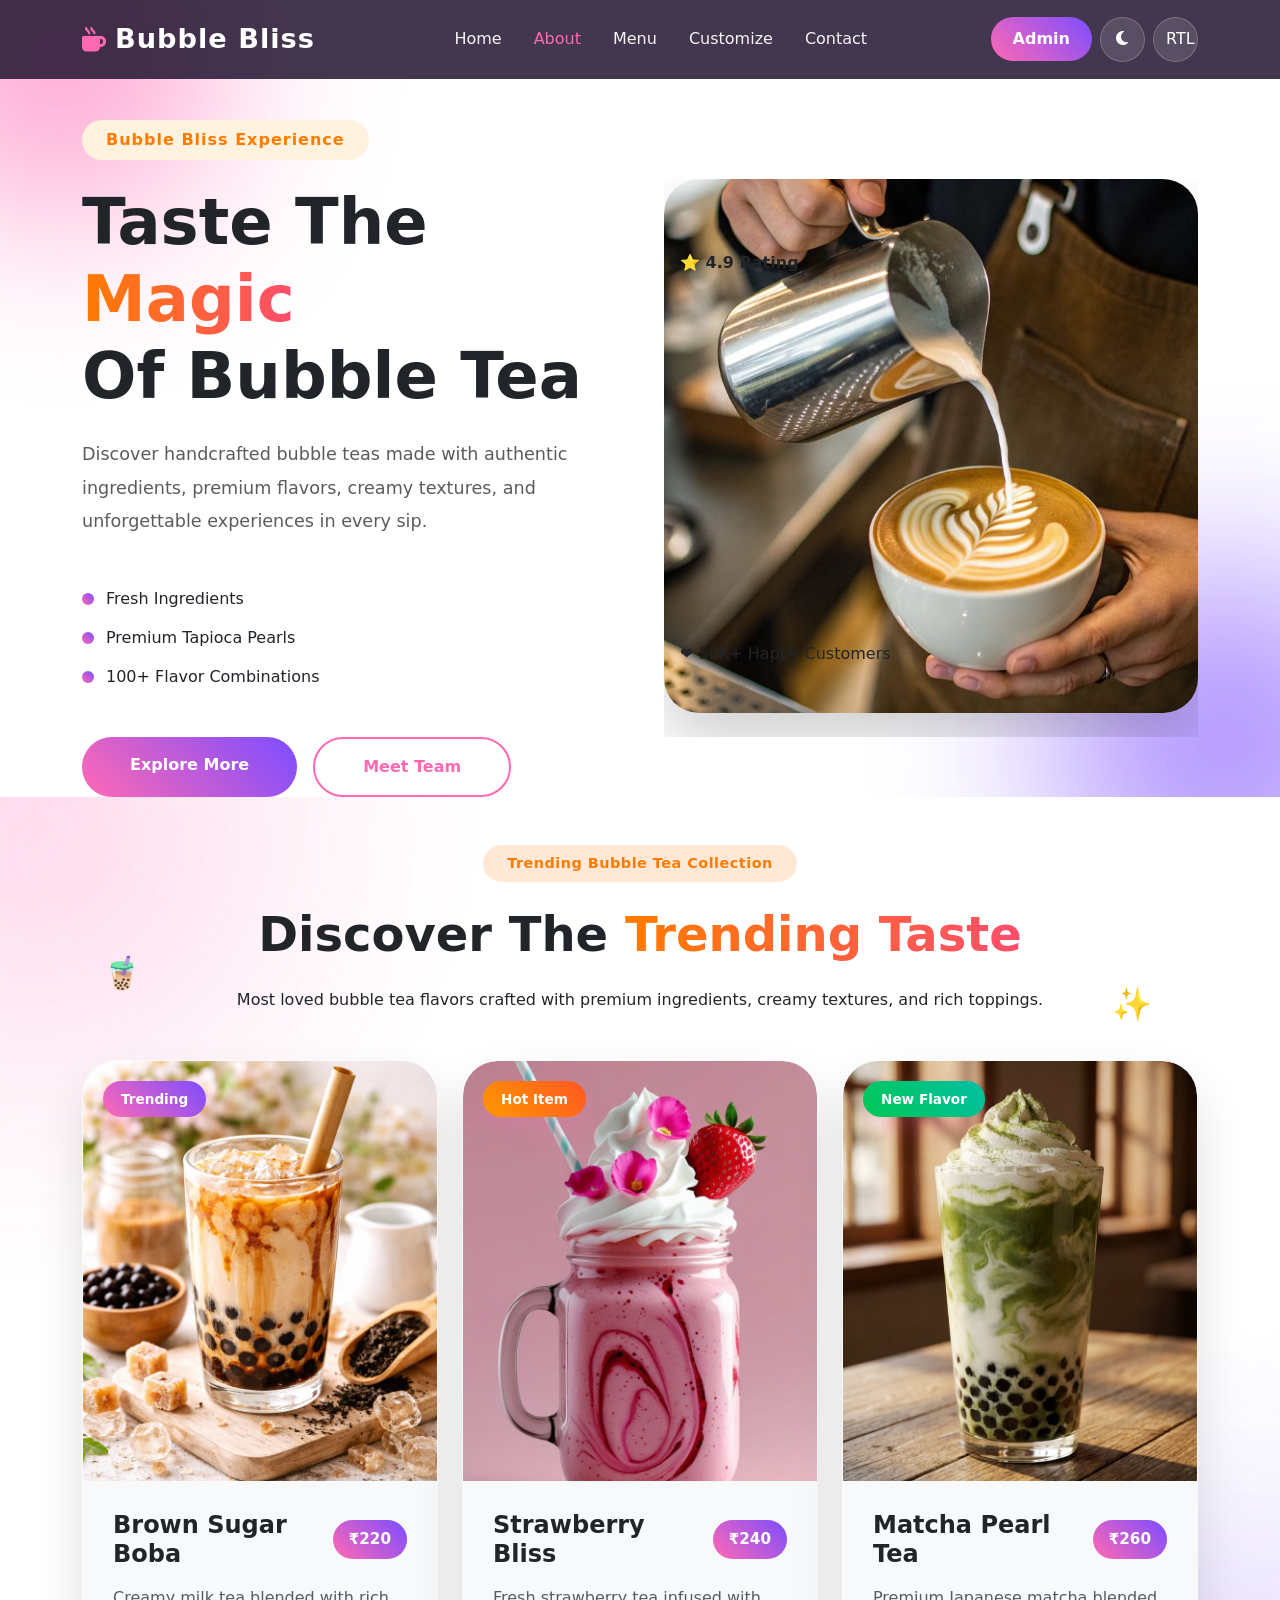
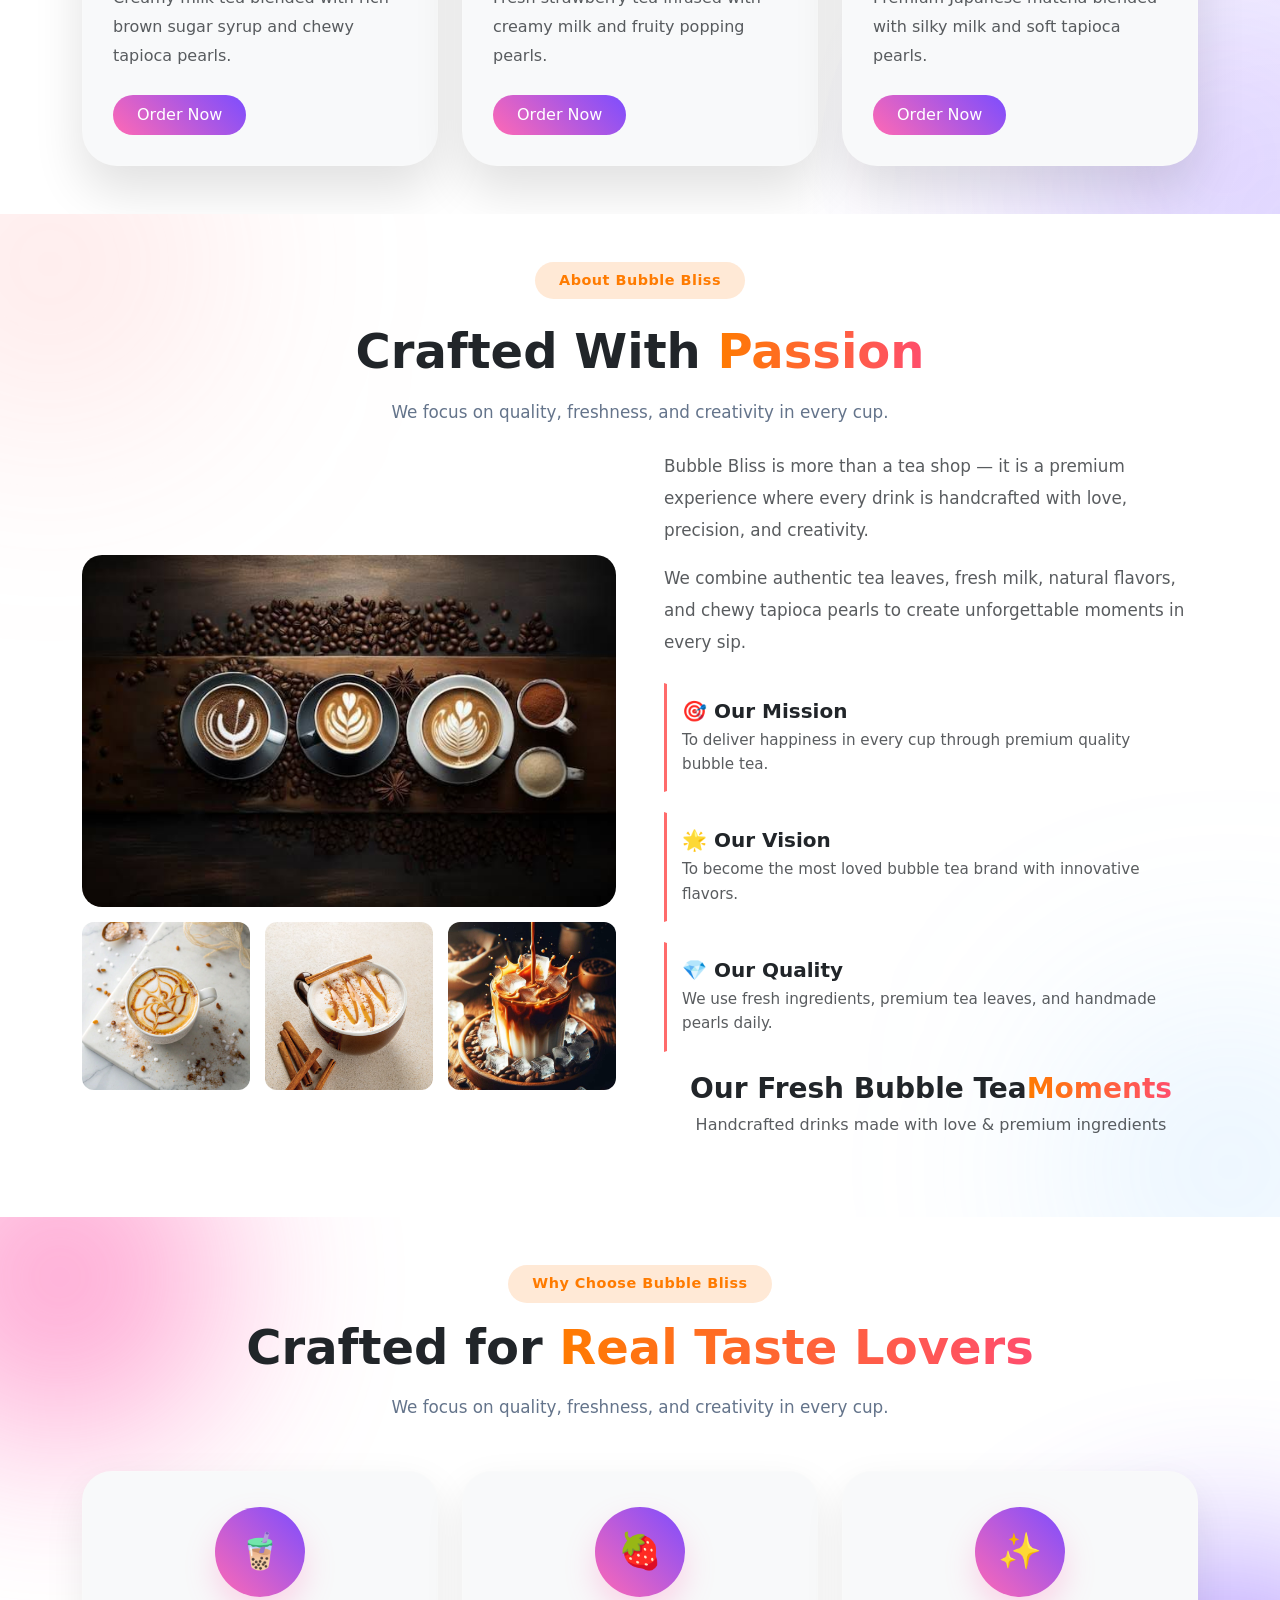
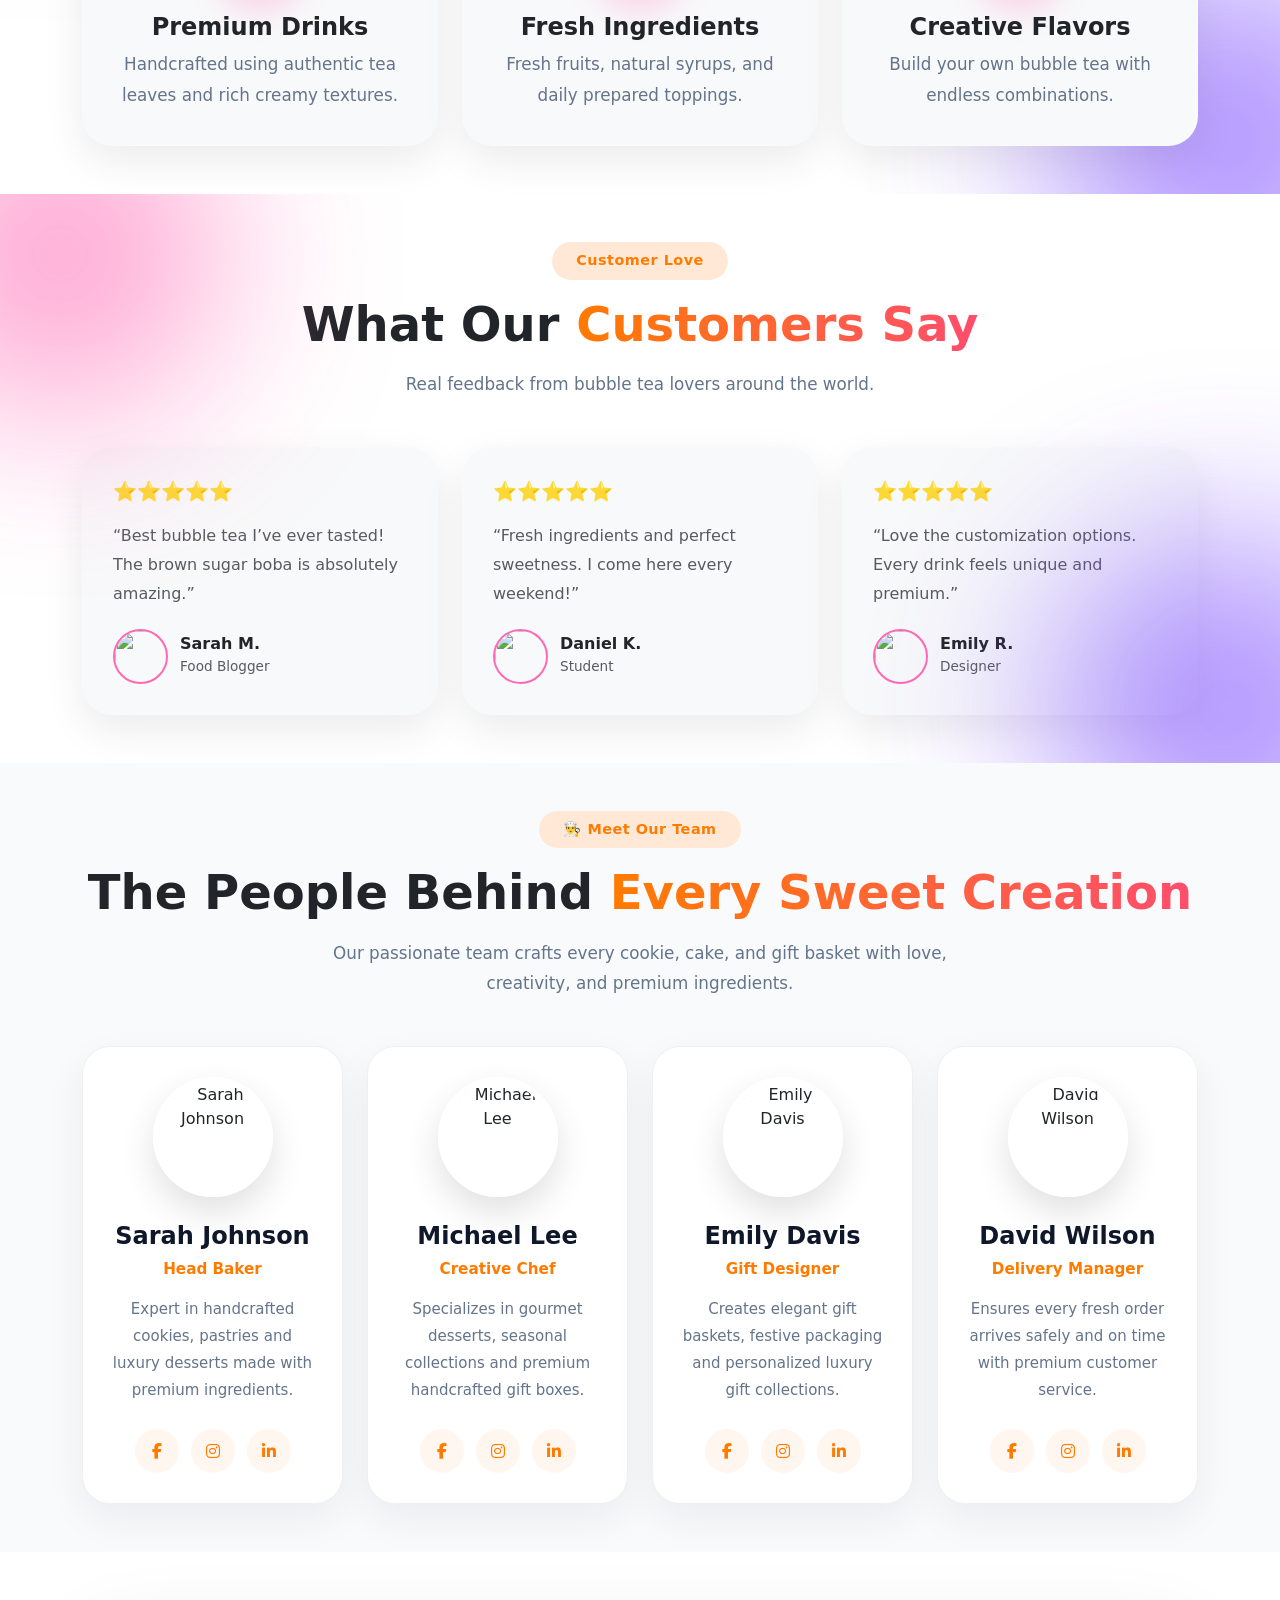
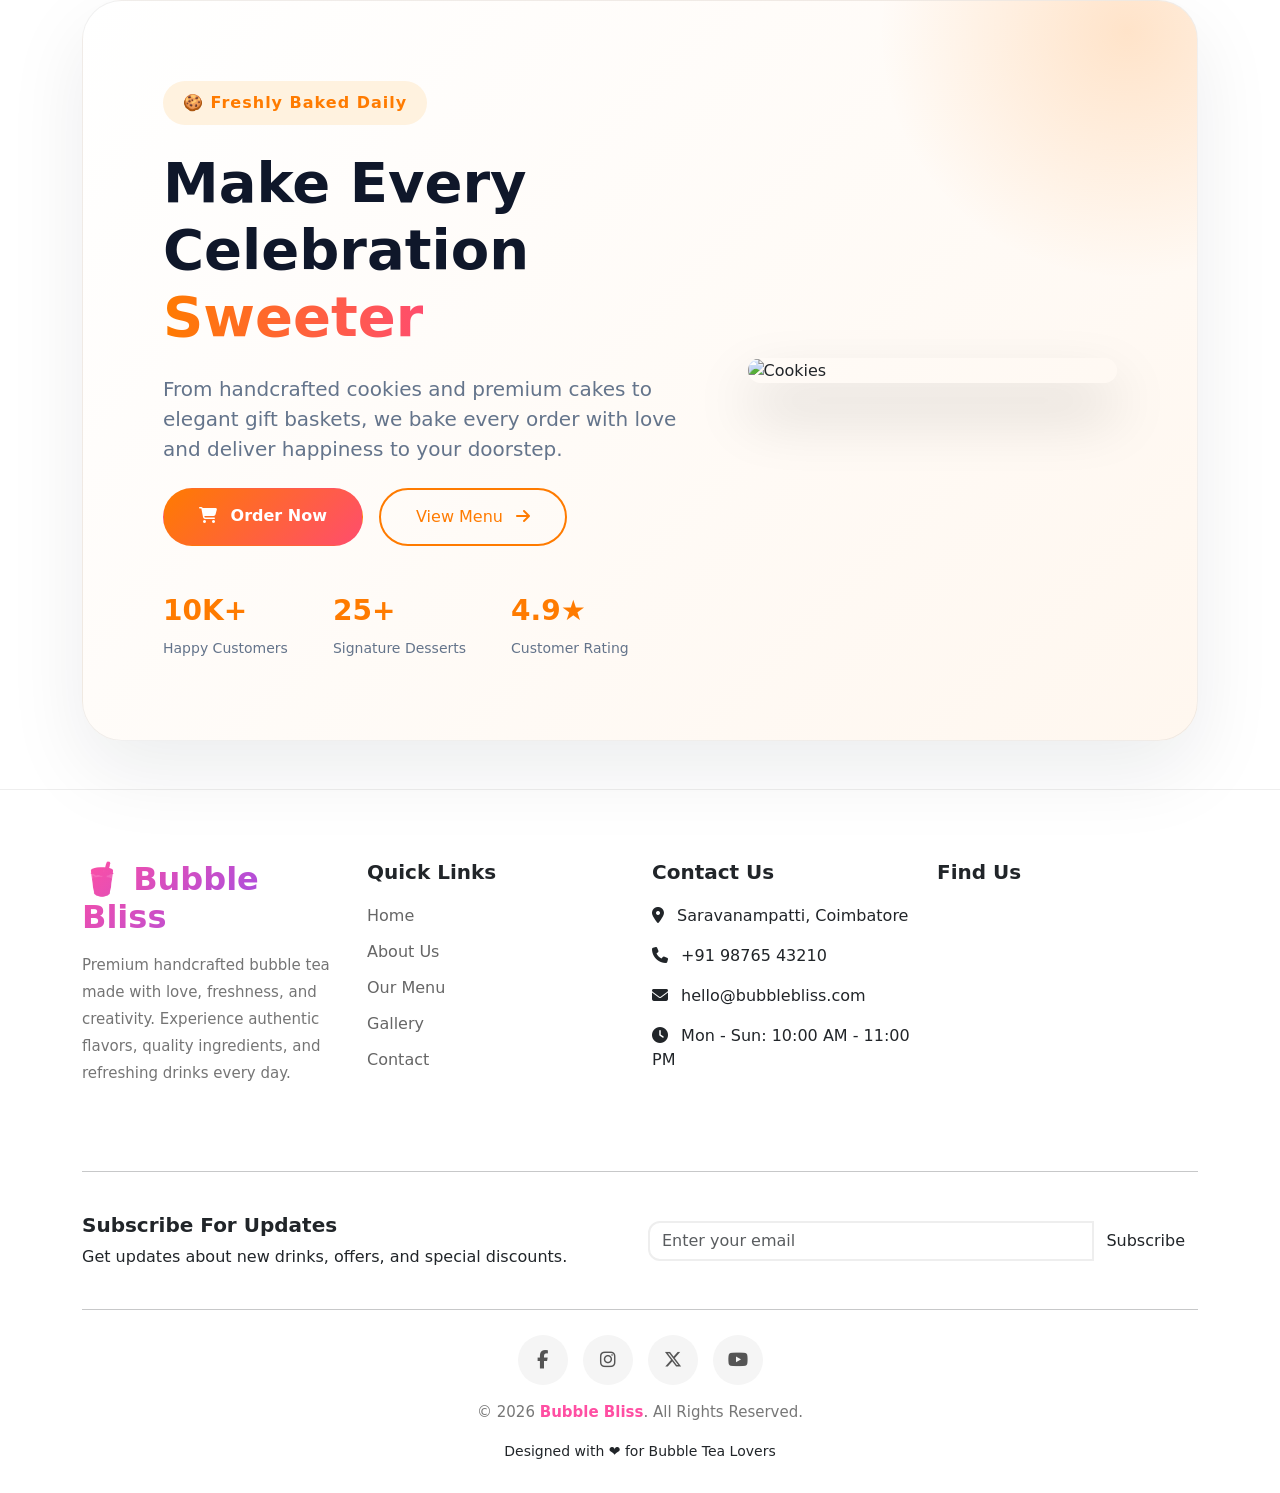
==== pages/about.html @ b4dc779b "first commit" ====
<!DOCTYPE html>
<html lang="en" data-bs-theme="light" dir="ltr">

<head>

    <meta charset="UTF-8">
    <meta name="viewport" content="width=device-width, initial-scale=1.0">

    <title>Bubble Bliss | About Us</title>

    <!-- BOOTSTRAP -->

    <link href="https://cdn.jsdelivr.net/npm/bootstrap@5.3.3/dist/css/bootstrap.min.css"
        rel="stylesheet">

    <!-- FONT AWESOME -->

    <link rel="stylesheet" href="https://cdnjs.cloudflare.com/ajax/libs/font-awesome/6.5.2/css/all.min.css">

    <!-- GOOGLE FONT -->
<link rel="icon" type="image/x-icon" href="/assets/favicons/latte-art.png">

<link rel="stylesheet" href="/assets/css/style.css">
   <style>
    
   /* BACKGROUND GLOWS */
.about-lux { position: relative; overflow: hidden; }
.about-glow {
    position: absolute;
    width: 300px;
    height: 300px;
    filter: blur(120px);
    border-radius: 50%;
    z-index: 1;
}
.glow-a { top: -100px; left: -100px; background: rgba(255, 107, 107, 0.2); }
.glow-b { bottom: -100px; right: -100px; background: rgba(107, 185, 255, 0.2); }

/* GALLERY STYLING */
.about-gallery { display: flex; flex-direction: column; gap: 15px; }
.gallery-main img {
    width: 100%;
    border-radius: 20px;
    object-fit: cover;
    transition: transform 0.3s ease;
}
.gallery-row {
    display: grid;
    grid-template-columns: repeat(3, 1fr);
    gap: 15px;
}
.gallery-row img {
    width: 100%;
    border-radius: 12px;
    aspect-ratio: 1/1;
    object-fit: cover;
}

/* TEXT & TAGS */
.about-tag {
    background: rgba(255, 107, 107, 0.1);
    color: #ff6b6b;
    font-weight: 600;
    display: inline-block;
}


/* INFO BOXES */
.about-extra {
    display: grid;
    gap: 20px;
}
.info-box {
    padding: 15px;
    border-left: 3px solid #ff6b6b;
    background: rgba(255, 255, 255, 0.05);
    border-radius: 0 10px 10px 0;
}
.info-box h5 { margin-bottom: 5px; font-weight: bold; }
/*==================================
TEAM SECTION
==================================*/

.team-section{
    padding:100px 0;
    background:#f8fafc;
    transition:.4s;
}

/* Section Heading */

.feature-tag{
    display:inline-block;
    background:linear-gradient(135deg,#3b82f6,#8b5cf6);
    color:#fff;
    font-size:.9rem;
    font-weight:600;
}

.gradient-text{
    background:linear-gradient(135deg,#3b82f6,#8b5cf6,#ec4899);
    -webkit-background-clip:text;
    -webkit-text-fill-color:transparent;
}

.section-subtitle{
    max-width:650px;
    margin:auto;
    color:#64748b;
    font-size:1.05rem;
    line-height:1.8;
}






/*=========================
    TEAM SECTION
=========================*/

.team-section{
    padding:100px 0;
    background:#f8fafc;
    transition:.4s;
}

[data-bs-theme="dark"] .team-section{
    background:#0f172a;
}

/* Heading */

.feature-tag{
    display:inline-block;
    background:#ffe9d6;
    color:#ff7b00;
    font-weight:600;
    letter-spacing:.5px;
    transition:.3s;
}

[data-bs-theme="dark"] .feature-tag{
    background:rgba(255,123,0,.12);
    color:#ffb34d;
}

.gradient-text{

    background:linear-gradient(90deg,#ff7b00,#ff4d6d);
    -webkit-background-clip:text;
    -webkit-text-fill-color:transparent;

}

.section-subtitle{

    max-width:650px;
    margin:auto;
    color:#64748b;
    line-height:1.8;

}

[data-bs-theme="dark"] .section-subtitle{

    color:#94a3b8;

}

/*=========================
      TEAM CARD
=========================*/

.team-card{

    position:relative;
    text-align:center;

    border-radius:28px;

    padding:30px 25px;

    overflow:hidden;

    transition:.4s;

    background:#ffffff;

    border:1px solid rgba(0,0,0,.06);

    box-shadow:
        0 15px 40px rgba(15,23,42,.06);

}

[data-bs-theme="dark"] .team-card{

    background:rgba(30,41,59,.55);

    backdrop-filter:blur(20px);

    border:1px solid rgba(255,255,255,.08);

    box-shadow:
        0 20px 45px rgba(0,0,0,.35);

}

/* Gradient Glow */

.team-card::before{

    content:"";

    position:absolute;

    inset:0;

    background:linear-gradient(135deg,
    rgba(255,123,0,.08),
    rgba(255,77,109,.08));

    opacity:0;

    transition:.5s;

}

.team-card:hover::before{

    opacity:1;

}

.team-card:hover{

    transform:translateY(-12px);

    box-shadow:
    0 25px 55px rgba(255,123,0,.18);

}

/*=========================
     IMAGE
=========================*/

.team-image{

    width:120px;

    height:120px;

    margin:auto;

    border-radius:50%;

    overflow:hidden;

    border:6px solid #fff;

    box-shadow:
    0 15px 35px rgba(0,0,0,.12);

    transition:.4s;

}

[data-bs-theme="dark"] .team-image{

    border:6px solid #1e293b;

}

.team-image img{

    width:100%;
    height:100%;
    object-fit:cover;

    transition:.5s;

}

.team-card:hover .team-image{

    transform:scale(1.08);

}

.team-card:hover img{

    transform:scale(1.12);

}

/*=========================
    CONTENT
=========================*/

.team-content{

    margin-top:25px;

}

.team-content h4{

    font-weight:700;
    margin-bottom:6px;
    color:#0f172a;

}

[data-bs-theme="dark"] .team-content h4{

    color:#fff;

}

.team-content span{

    display:inline-block;

    font-size:.95rem;

    color:#ff7b00;

    font-weight:600;

    margin-bottom:15px;

}

.team-content p{

    color:#64748b;

    line-height:1.8;

    font-size:15px;

    margin-bottom:25px;

}

[data-bs-theme="dark"] .team-content p{

    color:#94a3b8;

}

/*=========================
   SOCIAL ICONS
=========================*/

.team-social{

    display:flex;

    justify-content:center;

    gap:12px;

}

.team-social a{

    width:44px;
    height:44px;

    display:flex;

    justify-content:center;

    align-items:center;

    border-radius:50%;

    text-decoration:none;

    font-size:16px;

    color:#ff7b00;

    background:#fff7ef;

    transition:.35s;

}

[data-bs-theme="dark"] .team-social a{

    background:#1e293b;

    color:#ffb34d;

}

.team-social a:hover{

    background:linear-gradient(135deg,#ff7b00,#ff4d6d);

    color:#fff;

    transform:translateY(-5px);

    box-shadow:0 12px 30px rgba(255,123,0,.35);

}

/*=========================
   RESPONSIVE
=========================*/

@media(max-width:991px){

.team-card{

margin-bottom:20px;

}

}

@media(max-width:576px){

.team-card{

padding:25px;

}

.team-image{

width:105px;
height:105px;

}

.team-content h4{

font-size:1.2rem;

}

}
.premium-cta{

    position:relative;

    overflow:hidden;

    padding:80px;

    border-radius:40px;

    background:linear-gradient(135deg,#fff,#fff7ef);

    border:1px solid rgba(0,0,0,.06);

    box-shadow:
        0 30px 80px rgba(15,23,42,.08);

}

[data-bs-theme="dark"] .premium-cta{

    background:linear-gradient(135deg,#1e293b,#0f172a);

    border:1px solid rgba(255,255,255,.08);

}

.premium-cta::before{

    content:"";

    position:absolute;

    width:500px;

    height:500px;

    border-radius:50%;

    background:radial-gradient(rgba(255,123,0,.18),transparent 70%);

    top:-220px;

    right:-180px;

}

.premium-badge{

    display:inline-block;

    padding:10px 20px;

    border-radius:50px;

    background:#fff2df;

    color:#ff7b00;

    font-weight:600;

}

[data-bs-theme="dark"] .premium-badge{

    background:rgba(255,123,0,.12);

}

.premium-cta h2{

    color:#0f172a;

}

[data-bs-theme="dark"] .premium-cta h2{

    color:white;

}

.premium-cta p{

    color:#64748b;

}

[data-bs-theme="dark"] .premium-cta p{

    color:#cbd5e1;

}

.btn-premium{

    background:linear-gradient(135deg,#ff7b00,#ff4d6d);

    color:white;

    padding:15px 35px;

    border-radius:60px;

    font-weight:600;

}

.btn-premium:hover{

    transform:translateY(-5px);

    color:white;

    box-shadow:0 20px 40px rgba(255,123,0,.35);

}

.btn-outline-premium{

    border:2px solid #ff7b00;

    color:#ff7b00;

    border-radius:60px;

    padding:15px 35px;

}

.btn-outline-premium:hover{

    background:#ff7b00;

    color:white;

}

.premium-image{

    position:relative;

    border-radius:35px;

    overflow:hidden;

    box-shadow:0 30px 60px rgba(0,0,0,.18);

}

.premium-image img{

    transition:.6s;

}

.premium-image:hover img{

    transform:scale(1.08);

}

.premium-stats{

    display:flex;

    gap:45px;

}

.premium-stats h3{

    font-weight:700;

    color:#ff7b00;

}

.premium-stats small{

    color:#64748b;

}

[data-bs-theme="dark"] .premium-stats small{

    color:#cbd5e1;

}

@media(max-width:992px){

.premium-cta{

padding:45px 30px;

text-align:center;

}

.premium-stats{

justify-content:center;

flex-wrap:wrap;

}

}

</style>
</head>

<body>

    <!-- NAVBAR -->

  <nav class="navbar navbar-expand-lg custom-navbar fixed-top">

    <div class="container">

        <!-- Logo -->
        <a class="navbar-brand d-flex align-items-center gap-2" href="/">
            <i class="fa-solid fa-mug-hot brand-icon"></i>
            <span>Bubble Bliss</span>
        </a>

        <!-- Mobile Button -->
        <button class="navbar-toggler border-0 shadow-none"
            type="button"
            data-bs-toggle="collapse"
            data-bs-target="#navMenu">

            <i class="fa-solid fa-bars-staggered text-white"></i>

        </button>

        <div class="collapse navbar-collapse" id="navMenu">

            <!-- Center Menu -->
            <ul class="navbar-nav mx-auto align-items-lg-center">

                <!-- Home -->
                <li class="nav-item">
                    <a class="nav-link" href="/">
                        Home
                    </a>
                </li>

                <li class="nav-item">
                    <a class="nav-link dropdown-toggle active" href="about.html">
                        About
                    </a>
                </li>

                <li class="nav-item">
                    <a class="nav-link" href="menu.html">
                        Menu
                    </a>
                </li>

                <li class="nav-item">
                    <a class="nav-link" href="customize.html">
                        Customize
                    </a>
                </li>

                <li class="nav-item">
                    <a class="nav-link" href="contact.html">
                        Contact
                    </a>
                </li>

            </ul>

            <!-- Right Side -->
            <div class="navbar-actions d-flex align-items-center gap-2">

                <a href="order.html" class="btn order-btn">
                    Admin
                </a>

                <button class="btn nav-action-btn" id="themeToggle">
                    <i class="fa-solid fa-moon"></i>
                </button>

                <button class="btn nav-action-btn" id="rtlToggle">
                    RTL
                </button>

            </div>

        </div>

    </div>

</nav>

    

<section class=" py-20 premium-about-hero position-relative overflow-hidden">

    <!-- BLUR EFFECTS -->

    <div class="blur-circle blur-1"></div>
    <div class="blur-circle blur-2"></div>

    <!-- FLOATING ICONS -->

    

    <div class="container position-relative z-3">

        <div class="row align-items-center  py-6 g-5">

            <!-- LEFT CONTENT -->

            <div class="col-lg-6 text-left text-lg-start">

                <!-- BADGE -->

                <span class="premium-badge px-4 py-2 rounded-pill">

                    Bubble Bliss Experience

                </span>

                <!-- TITLE -->
 <h1 class="premium-title fw-bold mt-4 display-5">
          Taste The <span class="gradient-text">Magic</span><br>
          Of Bubble Tea
        </h1>
                

                <!-- TEXT -->

                <p class="premium-text mt-4">

                    Discover handcrafted bubble teas made with authentic ingredients,
                    premium flavors, creamy textures, and unforgettable experiences
                    in every sip.

                </p>

                <!-- FEATURES -->

                <div class="hero-features mt-5 text-left text-lg-start">

                    <div class="feature-item">

                        <span class="feature-dot"></span>

                        Fresh Ingredients

                    </div>

                    <div class="feature-item">

                        <span class="feature-dot"></span>

                        Premium Tapioca Pearls

                    </div>

                    <div class="feature-item">

                        <span class="feature-dot"></span>

                        100+ Flavor Combinations

                    </div>

                </div>

                <!-- BUTTONS -->

                <div class="d-flex flex-wrap gap-3 mt-5 -lg-start">

                    <a href="#about"
                        class="btn premium-btn px-5 py-3 rounded-pill fw-bold">

                        Explore More

                    </a>

                    <a href="#team"
                        class="btn premium-outline-btn px-5 py-3 rounded-pill fw-bold">

                        Meet Team

                    </a>

                </div>

            </div>

            <!-- RIGHT IMAGE -->

            <div class="col-lg-6">

                <div class="premium-image-wrapper">

                    <!-- FLOATING CARDS -->

                    <div class="mini-card mini-card-1 fw-bold mb-1">

                        ⭐ 4.9 Rating

                    </div>

                    <div class="mini-card mini-card-2">

                       ❤️ 50K+ Happy Customers

                    </div>

                    <!-- IMAGE -->

                    <img src="/assets/images/about.png"
                        class="img-fluid premium-image mb-4 "
                        alt="Bubble Tea">

                </div>

            </div>

        </div>

    </div>

</section>

    


<section class="luxury-showcase py-5 position-relative overflow-hidden">

    <!-- BACKGROUND EFFECTS -->

    <div class="luxury-blur blur-left"></div>
    <div class="luxury-blur blur-right"></div>

    <!-- FLOATING ICONS -->

    <div class="luxury-float float-1">🧋</div>
    <div class="luxury-float float-2">🍓</div>
    <div class="luxury-float float-3">✨</div>

    <div class="container position-relative z-3">

        <!-- TITLE -->

        <div class="text-center mb-5">

            
<span class="feature-tag px-4 py-2 rounded-pill">
                                Trending Bubble Tea Collection

            </span>

        

            <h2 class=" fw-bold display-5 mt-4 text-left">

                Discover The

                <span class="gradient-text">
                    Trending Taste
                </span>

            </h2>

            <p class="luxury-subtitle mt-4">

                Most loved bubble tea flavors crafted with premium ingredients,
                creamy textures, and rich toppings.

            </p>

        </div>

        <!-- TRENDING ITEMS -->

        <div class="row g-4">

            <!-- ITEM 1 -->

            <div class="col-lg-4 col-md-6">

                <div class="trend-card">

                    <!-- TAG -->

                    <span class="trend-tag">

                        Trending

                    </span>

                    <!-- IMAGE -->

                    <div class="trend-img-wrapper">

                        <img src="/assets/images/about1.png"
                            class="img-fluid trend-img"
                            alt="Bubble Tea">

                    </div>

                    <!-- CONTENT -->

                    <div class="trend-content">

                        <div class="d-flex justify-content-between align-items-center">

                            <h4 class="fw-bold mb-0">

                                Brown Sugar Boba

                            </h4>

                            <span class="trend-price">

                                ₹220

                            </span>

                        </div>

                        <p class="trend-text mt-3">

                            Creamy milk tea blended with rich brown sugar syrup
                            and chewy tapioca pearls.

                        </p>

                        <!-- BUTTON -->

                        <a href="#"
                            class="btn trend-btn rounded-pill px-4 py-2 mt-2">

                            Order Now

                        </a>

                    </div>

                </div>

            </div>

            <!-- ITEM 2 -->

            <div class="col-lg-4 col-md-6">

                <div class="trend-card">

                    <span class="trend-tag hot-tag">

                        Hot Item

                    </span>

                    <div class="trend-img-wrapper">

                        <img src="/assets/images/about2.png"
                            class="img-fluid trend-img"
                            alt="Bubble Tea">

                    </div>

                    <div class="trend-content">

                        <div class="d-flex justify-content-between align-items-center">

                            <h4 class="fw-bold mb-0">

                                Strawberry Bliss

                            </h4>

                            <span class="trend-price">

                                ₹240

                            </span>

                        </div>

                        <p class="trend-text mt-3">

                            Fresh strawberry tea infused with creamy milk
                            and fruity popping pearls.

                        </p>

                        <a href="#"
                            class="btn trend-btn rounded-pill px-4 py-2 mt-2">

                            Order Now

                        </a>

                    </div>

                </div>

            </div>

            <!-- ITEM 3 -->

            <div class="col-lg-4 col-md-6">

                <div class="trend-card">

                    <span class="trend-tag new-tag">

                        New Flavor

                    </span>

                    <div class="trend-img-wrapper">

                        <img src="/assets/images/about3.png"
                            class="img-fluid trend-img"
                            alt="Bubble Tea">

                    </div>

                    <div class="trend-content">

                        <div class="d-flex justify-content-between align-items-center">

                            <h4 class="fw-bold mb-0">

                                Matcha Pearl Tea

                            </h4>

                            <span class="trend-price">

                                ₹260

                            </span>

                        </div>

                        <p class="trend-text mt-3">

                            Premium Japanese matcha blended with silky milk
                            and soft tapioca pearls.

                        </p>

                        <a href="#"
                            class="btn trend-btn rounded-pill px-4 py-2 mt-2">

                            Order Now

                        </a>

                    </div>

                </div>

            </div>

        </div>

    </div>

</section>

    <!-- ABOUT -->
<section class="about-lux py-5" id="about">

    <!-- BACKGROUND GLOW -->
    <div class="about-glow glow-a"></div>
    <div class="about-glow glow-b"></div>
    
    <div class="container position-relative z-2">
  <div class="text-center mb-5">

            <span class="feature-tag px-4 py-2 rounded-pill">
               About Bubble Bliss 
            </span>

            <h2 class="fw-bold display-5 mt-4 text-left px-6">
                 Crafted With 
                <span class="gradient-text">Passion</span>
            </h2>

            <p class="section-subtitle mt-3 px-6">
                We focus on quality, freshness, and creativity in every cup.
            </p>

        </div>
              

        <div class="row align-items-center g-5">

            
            <div class="col-lg-6">

    <div class="about-gallery mt">

       

        <!-- MAIN IMAGE -->
        <div class="gallery-main">

            <img src="/assets/images/about4.png"
                alt="Bubble Tea">

        </div>

        <!-- SMALL IMAGES -->
        <div class="gallery-row">

            <img src="/assets/images/sub1.png"
                alt="Tea">

            <img src="/assets/images/sub2.png"
                alt="Matcha">

            <img src="/assets/images/sub3.png"
                alt="Milk Tea">

        </div>

       

    </div>

</div>

            <!-- TEXT SIDE -->
             
            <div class="col-lg-6 mt-4">
                
  

                <p class="about-text">

                    Bubble Bliss is more than a tea shop — it is a premium experience
                    where every drink is handcrafted with love, precision, and creativity.

                </p>

                <p class="about-text">

                    We combine authentic tea leaves, fresh milk, natural flavors,
                    and chewy tapioca pearls to create unforgettable moments in every sip.

                </p>

                <!-- EXTRA CONTENT -->
                <div class="about-extra mt-4">

                    <div class="info-box">
                        <h5>🎯 Our Mission</h5>
                        <p>To deliver happiness in every cup through premium quality bubble tea.</p>
                    </div>

                    <div class="info-box">
                        <h5>🌟 Our Vision</h5>
                        <p>To become the most loved bubble tea brand with innovative flavors.</p>
                    </div>

                    <div class="info-box">
                        <h5>💎 Our Quality</h5>
                        <p>We use fresh ingredients, premium tea leaves, and handmade pearls daily.</p>
                    </div>
                     <!-- SECTION TITLE -->
        <div class="gallery-title text-center mb-3">

            <h3 class="fw-bold">
                Our Fresh Bubble Tea<span class="gradient-text"> Moments</span>
            </h3>

            <p class="text-muted">
                Handcrafted drinks made with love & premium ingredients
            </p>

        </div>

                </div>

            </div>

        </div>

    </div>
</section>


<!-- FEATURES SECTION (OUTSIDE ABOUT) -->


<section class="features-lux py-5 position-relative overflow-hidden">

    <!-- BACKGROUND BLURS -->
    <div class="blur-circle blur-1"></div>
    <div class="blur-circle blur-2"></div>

    <div class="container position-relative z-2">

        <!-- TITLE -->
        <div class="text-center mb-5">

            <span class="feature-tag px-4 py-2 rounded-pill">
                Why Choose Bubble Bliss
            </span>

            <h2 class="fw-bold display-5 mt-3">
                Crafted for
                <span class="gradient-text">Real Taste Lovers</span>
            </h2>

            <p class="section-subtitle mt-3">
                We focus on quality, freshness, and creativity in every cup.
            </p>

        </div>

        <!-- FEATURES -->
        <div class="row g-4">

            <div class="col-lg-4 col-md-6">
                <div class="feature-card-lux">
                    <div class="feature-icon-lux">🧋</div>
                    <h4 class="fw-bold mt-3">Premium Drinks</h4>
                    <p class="section-subtitle">
                        Handcrafted using authentic tea leaves and rich creamy textures.
                    </p>
                </div>
            </div>

            <div class="col-lg-4 col-md-6">
                <div class="feature-card-lux">
                    <div class="feature-icon-lux">🍓</div>
                    <h4 class="fw-bold mt-3">Fresh Ingredients</h4>
                    <p class="section-subtitle">
                        Fresh fruits, natural syrups, and daily prepared toppings.
                    </p>
                </div>
            </div>

            <div class="col-lg-4 col-md-6">
                <div class="feature-card-lux">
                    <div class="feature-icon-lux">✨</div>
                    <h4 class="fw-bold mt-3">Creative Flavors</h4>
                    <p class="section-subtitle">
                        Build your own bubble tea with endless combinations.
                    </p>
                </div>
            </div>

        </div>

    </div>
</section>


<section class="testimonials-lux blur-section py-5">
      <!-- BACKGROUND BLURS -->
    <div class="blur-circle blur-1"></div>
    <div class="blur-circle blur-2"></div>

    <div class="container">

        <!-- TITLE -->
        <div class="text-center mb-5">

            <span class="feature-tag px-4 py-2 rounded-pill">
                Customer Love
            </span>

            <h2 class="fw-bold display-5 mt-3">
                What Our
                <span class="gradient-text">Customers Say</span>
            </h2>

            <p class="section-subtitle mt-3">
                Real feedback from bubble tea lovers around the world.
            </p>

        </div>

        <!-- TESTIMONIALS -->
        <div class="row g-4">

            <!-- CARD 1 -->
            <div class="col-lg-4 col-md-6">

                <div class="testimonial-card">

                    <div class="stars">⭐⭐⭐⭐⭐</div>

                    <p class="review-text">
                        “Best bubble tea I’ve ever tasted! The brown sugar boba is absolutely amazing.”
                    </p>

                    <div class="user">
                        <img src="https://randomuser.me/api/portraits/women/44.jpg" alt="">
                        <div>
                            <h6>Sarah M.</h6>
                            <span>Food Blogger</span>
                        </div>
                    </div>

                </div>

            </div>

            <!-- CARD 2 -->
            <div class="col-lg-4 col-md-6">

                <div class="testimonial-card">

                    <div class="stars">⭐⭐⭐⭐⭐</div>

                    <p class="review-text">
                        “Fresh ingredients and perfect sweetness. I come here every weekend!”
                    </p>

                    <div class="user">
                        <img src="https://randomuser.me/api/portraits/men/32.jpg" alt="">
                        <div>
                            <h6>Daniel K.</h6>
                            <span>Student</span>
                        </div>
                    </div>

                </div>

            </div>

            <!-- CARD 3 -->
            <div class="col-lg-4 col-md-6">

                <div class="testimonial-card">

                    <div class="stars">⭐⭐⭐⭐⭐</div>

                    <p class="review-text">
                        “Love the customization options. Every drink feels unique and premium.”
                    </p>

                    <div class="user">
                        <img src="https://randomuser.me/api/portraits/women/65.jpg" alt="">
                        <div>
                            <h6>Emily R.</h6>
                            <span>Designer</span>
                        </div>
                    </div>

                </div>

            </div>

        </div>

    </div>

</section>
<!-- ================= TEAM SECTION ================= -->
<section class="team-section py-5">

    <div class="container">

        <!-- Heading -->
        <div class="text-center mb-5">

            <span class="feature-tag px-4 py-2 rounded-pill">
                👨‍🍳 Meet Our Team
            </span>

            <h2 class="display-5 fw-bold mt-3">
                The People Behind
                <span class="gradient-text">Every Sweet Creation</span>
            </h2>

            <p class="section-subtitle mt-3">
                Our passionate team crafts every cookie, cake, and gift basket
                with love, creativity, and premium ingredients.
            </p>

        </div>

        <!-- Team Members -->
        <div class="row g-4">

            <!-- Member 1 -->
            <div class="col-lg-3 col-md-6">

                <div class="team-card h-100">

                    <div class="team-image">
                        <img src="https://randomuser.me/api/portraits/women/44.jpg"
                            class="img-fluid"
                            alt="Sarah Johnson">
                    </div>

                    <div class="team-content">

                        <h4>Sarah Johnson</h4>

                        <span>Head Baker</span>

                        <p>
                            Expert in handcrafted cookies, pastries and luxury
                            desserts made with premium ingredients.
                        </p>

                        <div class="team-social">

                            <a href="#"><i class="fab fa-facebook-f"></i></a>

                            <a href="#"><i class="fab fa-instagram"></i></a>

                            <a href="#"><i class="fab fa-linkedin-in"></i></a>

                        </div>

                    </div>

                </div>

            </div>

            <!-- Member 2 -->
            <div class="col-lg-3 col-md-6">

                <div class="team-card h-100">

                    <div class="team-image">
                        <img src="https://randomuser.me/api/portraits/men/32.jpg"
                            class="img-fluid"
                            alt="Michael Lee">
                    </div>

                    <div class="team-content">

                        <h4>Michael Lee</h4>

                        <span>Creative Chef</span>

                        <p>
                            Specializes in gourmet desserts, seasonal collections
                            and premium handcrafted gift boxes.
                        </p>

                        <div class="team-social">

                            <a href="#"><i class="fab fa-facebook-f"></i></a>

                            <a href="#"><i class="fab fa-instagram"></i></a>

                            <a href="#"><i class="fab fa-linkedin-in"></i></a>

                        </div>

                    </div>

                </div>

            </div>

            <!-- Member 3 -->
            <div class="col-lg-3 col-md-6">

                <div class="team-card h-100">

                    <div class="team-image">
                        <img src="https://randomuser.me/api/portraits/women/68.jpg"
                            class="img-fluid"
                            alt="Emily Davis">
                    </div>

                    <div class="team-content">

                        <h4>Emily Davis</h4>

                        <span>Gift Designer</span>

                        <p>
                            Creates elegant gift baskets, festive packaging and
                            personalized luxury gift collections.
                        </p>

                        <div class="team-social">

                            <a href="#"><i class="fab fa-facebook-f"></i></a>

                            <a href="#"><i class="fab fa-instagram"></i></a>

                            <a href="#"><i class="fab fa-linkedin-in"></i></a>

                        </div>

                    </div>

                </div>

            </div>

            <!-- Member 4 -->
            <div class="col-lg-3 col-md-6">

                <div class="team-card h-100">

                    <div class="team-image">
                        <img src="https://randomuser.me/api/portraits/men/75.jpg"
                            class="img-fluid"
                            alt="David Wilson">
                    </div>

                    <div class="team-content">

                        <h4>David Wilson</h4>

                        <span>Delivery Manager</span>

                        <p>
                            Ensures every fresh order arrives safely and on time
                            with premium customer service.
                        </p>

                        <div class="team-social">

                            <a href="#"><i class="fab fa-facebook-f"></i></a>

                            <a href="#"><i class="fab fa-instagram"></i></a>

                            <a href="#"><i class="fab fa-linkedin-in"></i></a>

                        </div>

                    </div>

                </div>

            </div>

        </div>

    </div>

</section>
<section class="py-5">

    <div class="container">

        <div class="premium-cta">

            <div class="row align-items-center g-5">

                <!-- Left -->
                <div class="col-lg-7">

                    <span class="premium-badge">
                        🍪 Freshly Baked Daily
                    </span>

                    <h2 class="display-4 fw-bold mt-4">
                        Make Every Celebration
                        <span class="gradient-text">Sweeter</span>
                    </h2>

                    <p class="lead my-4">
                        From handcrafted cookies and premium cakes to elegant gift
                        baskets, we bake every order with love and deliver happiness
                        to your doorstep.
                    </p>

                    <div class="d-flex flex-wrap gap-3">

                        <a href="#" class="btn btn-premium">
                            <i class="fa-solid fa-cart-shopping me-2"></i>
                            Order Now
                        </a>

                        <a href="#" class="btn btn-outline-premium">
                            View Menu
                            <i class="fa-solid fa-arrow-right ms-2"></i>
                        </a>

                    </div>

                    <div class="premium-stats mt-5">

                        <div>
                            <h3>10K+</h3>
                            <small>Happy Customers</small>
                        </div>

                        <div>
                            <h3>25+</h3>
                            <small>Signature Desserts</small>
                        </div>

                        <div>
                            <h3>4.9★</h3>
                            <small>Customer Rating</small>
                        </div>

                    </div>

                </div>

                <!-- Right -->

                <div class="col-lg-5">

                    <div class="premium-image">

                        <img src="https://images.unsplash.com/photo-1563729784474-d77dbb933a9e?w=800"
                            class="img-fluid"
                            alt="Cookies">

                    </div>

                </div>

            </div>

        </div>

    </div>

</section>
 
<footer class="footer-section">

    <div class="container">

    <div class="row g-4">

        <!-- BRAND -->
        <div class="col-lg-3 col-md-6">

            <h3 class="footer-logo">
                🧋 Bubble Bliss
            </h3>

            <p class="footer-text">
                Premium handcrafted bubble tea made with love, freshness, and creativity.
                Experience authentic flavors, quality ingredients, and refreshing drinks every day.
            </p>

        </div>

        <!-- QUICK LINKS -->
        <div class="col-lg-3 col-md-6">

            <h5 class="footer-title">
                Quick Links
            </h5>

            <ul class="footer-links list-unstyled">

                <li><a href="#home">Home</a></li>

                <li><a href="#about">About Us</a></li>

                <li><a href="#menu">Our Menu</a></li>

                <li><a href="#gallery">Gallery</a></li>

                <li><a href="#contact">Contact</a></li>

            </ul>

        </div>

        <!-- CONTACT -->
        <div class="col-lg-3 col-md-6">

            <h5 class="footer-title">
                Contact Us
            </h5>

            <p>
                <i class="fa-solid fa-location-dot me-2"></i>
                Saravanampatti, Coimbatore
            </p>

            <p>
                <i class="fa-solid fa-phone me-2"></i>
                +91 98765 43210
            </p>

            <p>
                <i class="fa-solid fa-envelope me-2"></i>
                hello@bubblebliss.com
            </p>

            <p>
                <i class="fa-solid fa-clock me-2"></i>
                Mon - Sun: 10:00 AM - 11:00 PM
            </p>

        </div>

        <!-- LOCATION -->
        <div class="col-lg-3 col-md-6">

            <h5 class="footer-title">
                Find Us
            </h5>

            <iframe
                src="https://www.google.com/maps?q=Barrocco+Bubble+Tea+Cafe+Coimbatore&output=embed"
                width="100%"
                height="220"
                style="border:0;border-radius:15px;"
                loading="lazy">
            </iframe>

        </div>

    </div>

    <hr class="footer-divider">

    <!-- NEWSLETTER -->
    <div class="row align-items-center g-3 mt-2">

        <div class="col-lg-6">

            <h5 class="footer-title mb-2">
                Subscribe For Updates
            </h5>

            <p class="mb-0">
                Get updates about new drinks, offers, and special discounts.
            </p>

        </div>

        <div class="col-lg-6">

            <div class="input-group">

                <input type="email"
                       class="form-control"
                       placeholder="Enter your email">

                <button class="btn btn-main">
                    Subscribe
                </button>

            </div>

        </div>

    </div>

    <hr class="footer-divider">

    <!-- SOCIAL -->
    <div class="text-center">

        <div class="footer-social">

            <a href="#">
                <i class="fa-brands fa-facebook-f"></i>
            </a>

            <a href="#">
                <i class="fa-brands fa-instagram"></i>
            </a>

            <a href="#">
                <i class="fa-brands fa-x-twitter"></i>
            </a>

            <a href="#">
                <i class="fa-brands fa-youtube"></i>
            </a>

        </div>

    </div>

    <!-- COPYRIGHT -->
    <div class="text-center mt-3">

        <p class="footer-bottom">
            © 2026 <span>Bubble Bliss</span>. All Rights Reserved.
        </p>

        <small>
            Designed with ❤️ for Bubble Tea Lovers
        </small>

    </div>

</div>

</footer>

    <!-- BOOTSTRAP -->

    <script src="https://cdn.jsdelivr.net/npm/bootstrap@5.3.3/dist/js/bootstrap.bundle.min.js"></script>

    <!-- THEME SCRIPT -->

   <script src="/assets/js/script.js"></script>

      

    

</body>

</html>
---- assets/css/style.css ----
/* =========================
   CUSTOM NAVBAR
========================= */
/* REMOVE ALL NAVBAR DOTS */

/* REMOVE DOTS ONLY */



/* CUSTOM DROPDOWN ARROW */



.custom-navbar {
    background: rgba(33, 20, 47, 0.85);
    backdrop-filter: blur(12px);
    padding: 14px 0;
    transition: 0.4s;
}

/* LOGO */

.navbar-brand {
    font-size: 1.7rem;
    font-weight: 700;
    color: #fff !important;
    letter-spacing: 1px;
}

.brand-icon {
    color: #ff69b4;
    font-size: 1.5rem;
}

/* NAV LINKS */

/* CLEAN HOVER EFFECT */

.nav-link {
    color: #f5f5f5 !important;
    font-weight: 500;
    transition: 0.3s;
    padding: 10px 16px !important;
    border-radius: 10px;
}

.nav-link:hover,
.nav-link.active {
    color: #ff69b4 !important;
    
}
/* UNDERLINE ON HOVER */

.nav-link {
    text-decoration: none;
}

.nav-link:hover {
    text-decoration: underline;
    text-underline-offset: 6px;
    text-decoration-color: #ff69b4;
}

.nav-link::after {
    content: "";
    position: absolute;
    left: 16px;
    bottom: 4px;
    width: 0;
    height: 2px;
    background: #ff69b4;
    transition: 0.3s;
    border-radius: 10px;

}

.nav-link:hover::after,
.nav-link.active::after {
    width: 55%;
}


/* ORDER BUTTON */

.order-btn {
    background: linear-gradient(135deg, #ff69b4, #7c4dff);
    color: white;
    border: none;
    padding: 10px 22px;
    border-radius: 50px;
    font-weight: 600;
    transition: 0.3s;
}

.order-btn:hover {
    transform: translateY(-3px);
    color: white;
    box-shadow: 0 8px 20px rgba(255, 105, 180, 0.35);
}

/* ACTION BUTTONS */

.nav-action-btn {
    width: 45px;
    height: 45px;
    border-radius: 50%;
    background: rgba(255,255,255,0.12);
    color: white;
    border: 1px solid rgba(255,255,255,0.2);
    transition: 0.3s;
}

.nav-action-btn:hover {
    background: #ff69b4;
    color: white;
    transform: rotate(8deg);
}

/* MOBILE MENU */

@media (max-width: 991px) {

    .navbar-collapse {
        background: #2d1b3d;
        padding: 20px;
        border-radius: 18px;
        margin-top: 15px;
    }

    .nav-link::after {
        display: none;
    }

    .order-btn {
        width: 50%;
        text-align: center;
    }
}

/* =========================
   DROPDOWN MENU
========================= */

.custom-dropdown {
    background: #2d1b3d;
    border-radius: 16px;
    padding: 10px;
    min-width: 220px;
}

.custom-dropdown .dropdown-item {
    color: #fff;
    padding: 12px 16px;
    border-radius: 12px;
    transition: 0.3s;
    font-weight: 500;
}

.custom-dropdown .dropdown-item:hover {
    background: linear-gradient(135deg, #ff69b4, #7c4dff);
    color: white;
    transform: translateX(5px);
}

/* DROPDOWN ARROW */


/* MOBILE */

@media (max-width: 991px) {

    .custom-dropdown {
        background: rgba(255,255,255,0.05);
        margin-top: 10px;
    }

}

/* REMOVE ALL NAVBAR DOTS */

.navbar ul,
.navbar li {
    list-style: none !important;
}

.nav-link::before,
.nav-link::after,
.dropdown-toggle::before,
.dropdown-toggle::after {
    display: none !important;
    content: none !important;
}

/* REMOVE BOOTSTRAP DROPDOWN ARROW */

.dropdown-toggle::after {
    border: 0 !important;
}


/* =========================
   HERO SECTION
========================= */

.hero-section {
    position: relative;
    min-height: 100vh;
    display: flex;
    align-items: center;
    
    padding-top: 120px;
}


/* BACKGROUND IMAGE */

.hero-bg {
    position: absolute;
    inset: 0;
    z-index: 1;
}

.hero-bg img {
    width: 100%;
    height: 100%;
    object-fit: cover;
}

/* OVERLAY */

.hero-overlay {
    position: absolute;
    inset: 0;
    background: linear-gradient(
        to right,
        rgba(20, 10, 35, 0.85),
        rgba(20, 10, 35, 0.45)
    );
    z-index: 2;
}

/* CONTENT */

.hero-content {
    position: relative;
    z-index: 5;
}

/* BADGE */

.hero-badge {
    display: inline-block;
    background: rgba(255,255,255,0.12);
    color: #fff;
    padding: 12px 24px;
    border-radius: 50px;
    backdrop-filter: blur(10px);
    font-weight: 500;
    border: 1px solid rgba(255,255,255,0.2);
}

/* TITLE */

.hero-title {
    font-size: 4rem;
    font-weight: 800;
    color: var(--hero-title-color); /* This will now switch automatically */
    line-height: 1.2;
    margin-bottom: 25px;
    transition: color 0.3s ease; /* Smooth transition when switching */
}

/* Responsive Font Size for Mobile */
@media (max-width: 768px) {
    .hero-title {
        font-size: 2.5rem;
    }
}
[data-bs-theme="dark"] {
    /* Dark Mode */
    --hero-title-color: #a17d8f; /* A lighter, softer pink for dark backgrounds */
}
/* TEXT */

.hero-text {
    font-size: 1.2rem;
    color: rgba(255,255,255,0.85);
    max-width: 650px;
    margin-bottom: 35px;
}

/* BUTTONS */

.hero-btn-primary {
    background: linear-gradient(135deg, #ff69b4, #7c4dff);
    color: white;
    border-radius: 50px;
    padding: 14px 34px;
    font-weight: 600;
    transition: 0.4s;
    border: none;
}

.hero-btn-primary:hover {
    transform: translateY(-4px);
    color: white;
    box-shadow: 0 10px 25px rgba(255,105,180,0.4);
}

.hero-btn-secondary {
    background: rgba(255,255,255,0.12);
    color: white;
    border-radius: 50px;
    padding: 14px 34px;
    font-weight: 600;
    backdrop-filter: blur(10px);
    border: 1px solid rgba(255,255,255,0.2);
    transition: 0.4s;
}

.hero-btn-secondary:hover {
    background: white;
    color: #2d1b3d;
}

/* STATS */

.hero-stats {
    margin-top: 30px;
}

/* NUMBER */
.stat-box h3 {
    color: #ff69b4;
    font-size: 2rem;
    font-weight: 700;

}

/* LABEL (FIXED FOR DARK MODE) */
.stat-box span {
    color: var(--bs-secondary-color);
    font-size: 0.95rem;
}

/* FLOATING BUBBLES */

.bubble {
    position: absolute;
    border-radius: 50%;
    background: rgba(255,255,255,0.12);
    backdrop-filter: blur(6px);
    animation: floatBubble 6s infinite ease-in-out;
    z-index: 3;
}

.bubble-1 {
    width: 90px;
    height: 90px;
    top: 18%;
    right: 10%;
}

.bubble-2 {
    width: 50px;
    height: 50px;
    bottom: 18%;
    right: 18%;
    animation-delay: 2s;
}

.bubble-3 {
    width: 70px;
    height: 70px;
    top: 60%;
    left: 8%;
    animation-delay: 4s;
}

/* ANIMATION */

@keyframes floatBubble {

    0% {
        transform: translateY(0px);
    }

    50% {
        transform: translateY(-20px);
    }

    100% {
        transform: translateY(0px);
    }
}

/* MOBILE */

@media (max-width: 991px) {

    .hero-title {
        font-size: 2.8rem;
    }

    .hero-text {
        font-size: 1rem;
    }

    .hero-btn-primary,
    .hero-btn-secondary {
        
        text-align: center;
    }

    .hero-stats {
        justify-content: center;
    }
}



.drink-card {
    transition: transform 0.3s ease, box-shadow 0.3s ease;
    border: none;
    border-radius: 15px;
    overflow: hidden;
}

.drink-card:hover {
    transform: translateY(-10px);
    box-shadow: 0 10px 20px rgba(0,0,0,0.15) !important;
}

.drink-card img {
    height: 250px;
    object-fit: cover;
}

.price {
    font-weight: bold;
    font-size: 1.2rem;
    color: #2c3e50;
}

.btn-custom {
    background-color: #ff69b4;
    border-color: #ff69b4;
    color: white;
    font-weight: 600;
    transition: all 0.3s ease;
}

.btn-custom:hover {
    background-color: #ff1493; /* A slightly darker pink for hover */
    border-color: #ff1493;
    color: white;
}
.btn-primary {
    background-color: #ff69b4 !important;
    border-color: #ff69b4 !important;
}

.btn-primary:hover {
    background-color: #ff1493 !important;
    border-color: #ff1493 !important;
}

/* Container and Section Styling */
#customize {
    background-color: #f8f9fa; /* Matches the light background */
}

/* Enhancing the Customization Box */
.shadow-lg {
    box-shadow: 0 1rem 3rem rgba(0,0,0,0.08) !important;
}

/* Form Styling */
.form-select, .form-control {
    border: 2px solid #eee;
    border-radius: 12px;
    transition: border-color 0.3s ease;
}

.form-select:focus, .form-control:focus {
    border-color: #ff69b4;
    box-shadow: 0 0 0 0.25rem rgba(255, 105, 180, 0.2);
}

/* Topping Card Styling */
.form-check {
    cursor: pointer;
    transition: all 0.2s ease;
    background: #fff;
}

.form-check:hover {
    border-color: #ff69b4 !important;
    background-color: #000000;
}

/* Checkbox specific */
.form-check-input:checked {
    background-color: #ff69b4;
    border-color: #ff69b4;
}

/* Button hover effect */
.btn-order {
    transition: transform 0.3s ease, box-shadow 0.3s ease;
}

.btn-order:hover {
    transform: translateY(-3px);
    box-shadow: 0 5px 15px rgba(255, 105, 180, 0.4) !important;
}

/* Text and Labels */
.text-primary {
    color: #7c4dff !important;
}
/* Apply dark background and light text to any section with class 'ng-dark' */
/* 1. Define the Dark Mode background and text */
.ng-dark {
    background-color: #121212 !important;
    color: #ffffff !important;
}

/* 2. Ensure all text elements turn white in the dark section */
.ng-dark h2, 
.ng-dark label, 
.ng-dark p, 
.ng-dark .form-check-label {
    color: #ffffff !important;
}

/* 3. Style the inputs and selects for dark mode */
.ng-dark .form-select, 
.ng-dark .form-control {
    background-color: #1e1e1e !important;
    color: #ffffff !important;
    border: 1px solid #444 !important;
}

/* 4. Style the checkbox cards for dark mode */
.ng-dark .form-check {
    background-color: #1e1e1e !important;
    border: 1px solid #444 !important;
}


/* =========================
   CUSTOMIZE SECTION
========================= */

.customize-section {
    transition: 0.4s ease;
}

/* CARD */

.customize-card {
    background: var(--bs-body-bg);
    color: var(--bs-body-color);
    border: 1px solid rgba(255,255,255,0.1);
    transition: 0.4s ease;
}

/* TEXT */

.customize-text {
    color: var(--bs-secondary-color);
}

/* BADGE */

.customize-badge {
    background: linear-gradient(45deg, #ff69b4, #7c4dff);
    color: white;
}

/* INPUT */

.customize-input {
    background: var(--bs-tertiary-bg);
    color: var(--bs-body-color);
    border: 1px solid rgba(255,255,255,0.1);
}

.customize-input:focus {
    border-color: #ff69b4;
    box-shadow: 0 0 10px rgba(255,105,180,0.4);
}

/* SELECT OPTION */

.customize-input option {
    background: #1e1e1e;
    color: white;
}

/* TOPPING CARD */

.topping-card {
    background: var(--bs-tertiary-bg);
    border: 1px solid rgba(255,255,255,0.1);
    transition: 0.3s ease;
}

.topping-card:hover {
    transform: translateY(-4px);
    border-color: #ff69b4;
}

/* PRICE */

.price-text {
    color: #ff69b4;
}

/* BUTTON */

.order-btn {
    background: linear-gradient(45deg,#ff69b4,#7c4dff);
    color: white;
    border: none;
    transition: 0.3s ease;
}

.order-btn:hover {
    transform: scale(1.05);
    box-shadow: 0 10px 25px rgba(255,105,180,0.4);
}

/* LIGHT MODE */

.section-title {
    color: #212529;
    transition: 0.3s ease;
}

.section-subtitle {
    color: #6c757d;
    transition: 0.3s ease;
}

/* DARK MODE */

[data-bs-theme="dark"] .section-title {
    color: #f4f0f0;
}

[data-bs-theme="dark"] .section-subtitle {
    color: rgba(255,255,255,0.75);
}


/* ===================================
   SPECIAL SECTION
=================================== */

.special-section {
    background: var(--bs-body-bg);
    transition: 0.4s ease;
}

/* BADGE */

.special-badge {
    background: linear-gradient(45deg,#ff69b4,#7c4dff);
    color: white;
    font-weight: 600;
}

/* TITLE */

.special-title {
    color: var(--bs-body-color);
}

/* SUBTITLE */

.special-subtitle {
    color: var(--bs-secondary-color);
}

/* CARD */

.special-card {
    background: var(--bs-tertiary-bg);
    border-radius: 30px;
    overflow: hidden;
    border: 1px solid rgba(255,255,255,0.08);
    transition: 0.4s ease;
    height: 100%;
}

.special-card:hover {
    transform: translateY(-10px);
    box-shadow: 0 20px 40px rgba(0,0,0,0.15);
}

/* IMAGE */

.special-image img {
    height: 260px;
    object-fit: cover;
    transition: 0.5s ease;
}

.special-card:hover img {
    transform: scale(1.08);
}

/* TEXT */

.special-card h4 {
    color: var(--bs-body-color);
}

.special-text {
    color: var(--bs-secondary-color);
}

/* PRICE */

.price {
    color: #ff69b4;
    font-weight: 700;
}

/* BUTTON */

.order-btn {
    background: linear-gradient(45deg,#ff69b4,#7c4dff);
    color: white;
    border: none;
    transition: 0.3s ease;
}

.order-btn:hover {
    transform: scale(1.05);
    color: white;
}

/* DARK MODE EXTRA */

[data-bs-theme="dark"] .special-card {
    border-color: rgba(255,255,255,0.1);
    transition: 0.4s ease;
}

/* ===================================
   WHY SECTION
=================================== */

.why-section {
    background: var(--bs-body-bg);
}

.why-badge {
    background: linear-gradient(45deg,#ff69b4,#7c4dff);
    color: white;
}

.why-title {
    color: var(--bs-body-color);
}

.why-subtitle {
    color: var(--bs-secondary-color);
}

.why-card {
    background: var(--bs-tertiary-bg);
    border-radius: 30px;
    border: 1px solid rgba(255,255,255,0.08);
}

.icon-box {
    width: 90px;
    height: 90px;
    background: linear-gradient(45deg,#ff69b4,#7c4dff);
    border-radius: 50%;
    display: flex;
    align-items: center;
    justify-content: center;
    font-size: 2rem;
    color: white;
}

/* ===================================
   OFFER SECTION
=================================== */

.offer-section {
    background: var(--bs-tertiary-bg);
}

.offer-box {
    background: linear-gradient(135deg,#ff69b4,#7c4dff);
    color: white;
}

.offer-mini-badge {
    background: rgba(255,255,255,0.2);
    color: white;
}

.offer-btn {
    background: white;
    color: #ff69b4;
    border: none;
}

.offer-btn:hover {
    background: black;
    color: white;
}





/* =====================
   SLIDER
===================== */
.slider-wrapper {
    overflow: hidden;
    border-radius: 18px;
}

.slider-track {
    display: flex;
    transition: transform 0.5s ease;
}

/* SLIDES */
.slide {
    min-width: 100%;
}

.slide img {
    width: 100%;
    height: 400px;
    object-fit: cover;
    display: block;
    border-radius: 18px;
}

/* BUTTON */
.btn-theme {
    background: var(--primary);
    color: white;
    border: none;
    margin: 0 5px;
    padding: 8px 16px;
    border-radius: 8px;
}

/* MOBILE */
@media (max-width: 768px) {
    .slide img {
        height: 250px;
    }
}

/* ===================================
   PREMIUM IMAGE GALLERY
=================================== */

.premium-gallery-wrapper{
    position: relative;
    min-height: 650px;
}

/* MAIN IMAGE */

.main-image{
    width: 75%;
    margin-left: auto;
    position: relative;
    z-index: 2;
}

.main-image img{
    width: 100%;
    border-radius: 40px;
    object-fit: cover;
    box-shadow: 0 25px 50px rgba(0,0,0,0.18);
}

/* SMALL IMAGES */

.small-image{
    position: absolute;
    z-index: 3;
}

.small-image img{
    width: 100%;
    border-radius: 30px;
    object-fit: cover;
    box-shadow: 0 20px 40px rgba(0,0,0,0.15);
    border: 6px solid var(--bs-body-bg);
}

/* IMAGE 1 */

.small-image-1{
    width: 220px;
    top: 5%;
    left: 0;
}

/* IMAGE 2 */

.small-image-2{
    width: 180px;
    bottom: 8%;
    left: 10%;
}

/* IMAGE 3 */

.small-image-3{
    width: 200px;
    top: 55%;
    right: -5%;
}

/* REVIEW CARD */

.review-card{
    position: absolute;
    top: 45%;
    left: 5%;
    background: rgba(255,255,255,0.1);
    backdrop-filter: blur(15px);
    padding: 20px 25px;
    border-radius: 25px;
    z-index: 5;
    border: 1px solid rgba(255,255,255,0.1);
    color: var(--bs-body-color);
    box-shadow: 0 15px 35px rgba(0,0,0,0.1);
}

/* HOVER EFFECT */

.main-image img,
.small-image img{
    transition: transform 0.4s ease;
}

.main-image:hover img,
.small-image:hover img{
    transform: scale(1.04);
}

/* RESPONSIVE */

@media(max-width:991px){

    .premium-gallery-wrapper{
        min-height: 580px;
    }

    .main-image{
        width: 100%;
    }

    .small-image-1{
        width: 180px;
    }

    .small-image-2{
        width: 150px;
    }

    .small-image-3{
        width: 170px;
    }

}

@media(max-width:576px){

    .premium-gallery-wrapper{
        min-height: auto;
    }

    .small-image{
        display: none;
    }

    .review-card{
        position: relative;
        top: auto;
        left: auto;
        margin-top: 20px;
    }

    .main-image img{
        border-radius: 25px;
    }

}


/* =========================
   PREMIUM HERO
========================= */

.premium-about-hero{
    background: var(--bs-body-bg);
    position: relative;
    padding-top: 120px;
}

/* TITLE */

.premium-title{
    font-size: 4rem;
    line-height: 1.2;
    color: var(--bs-body-color);
}

.gradient-text{

    background: linear-gradient(45deg,#ff69b4,#7c4dff);

    background-clip: text;
    -webkit-background-clip: text;

    color: transparent;
    -webkit-text-fill-color: transparent;

    display: inline-block;

}
/* TEXT */



/* ===================================
   PREMIUM ABOUT HERO
=================================== */

.premium-about-hero{
    position: relative;
    overflow: hidden;
    background: var(--bs-body-bg);
    padding-top: 120px;
}

/* ===================================
   BLUR EFFECTS
=================================== */

.blur-circle{
    position: absolute;
    border-radius: 50%;
    filter: blur(100px);
    z-index: 1;
}

.blur-1{
    width: 300px;
    height: 300px;
    background: rgba(255,105,180,0.25);
    top: -100px;
    left: -100px;
}

.blur-2{
    width: 320px;
    height: 320px;
    background: rgba(124,77,255,0.22);
    bottom: -120px;
    right: -120px;
}

/* ===================================
   FLOATING ICONS
=================================== */

.floating-icon{
    position: absolute;
    font-size: 2rem;
    z-index: 2;
    animation: float 4s ease-in-out infinite;
}

.icon-1{
    top: 20%;
    left: 8%;
}

.icon-2{
    bottom: 20%;
    left: 12%;
}

.icon-3{
    top: 18%;
    right: 8%;
}

@keyframes float{

    0%{
        transform: translateY(0px);
    }

    50%{
        transform: translateY(-15px);
    }

    100%{
        transform: translateY(0px);
    }

}

/* ===================================
   BADGE
=================================== */

.premium-badge{
    background: linear-gradient(45deg,#ff69b4,#7c4dff);
    color: white;
    font-weight: 600;
    display: inline-block;
    letter-spacing: 1px;
}

/* ===================================
   TITLE
=================================== */

.premium-title{
    font-size: 4rem;
    line-height: 1.2;
    color: var(--bs-body-color);
}

.gradient-text{

    background: linear-gradient(45deg,#ff69b4,#7c4dff);

    background-clip: text;
    -webkit-background-clip: text;

    color: transparent;
    -webkit-text-fill-color: transparent;

    display: inline-block;

}

/* ===================================
   TEXT
=================================== */

.premium-text{
    color: var(--bs-secondary-color);
    font-size: 1.1rem;
    line-height: 1.9;
    max-width: 600px;
}

/* ===================================
   FEATURES
=================================== */

.hero-features{
    display: flex;
    flex-direction: column;
    gap: 15px;
}

.feature-item{
    display: flex;
    align-items: center;
    gap: 12px;
    color: var(--bs-body-color);
    font-weight: 500;
}

.feature-dot{
    width: 12px;
    height: 12px;
    border-radius: 50%;
    background: linear-gradient(45deg,#ff69b4,#7c4dff);
}

/* ===================================
   BUTTONS
=================================== */

.premium-btn{
    background: linear-gradient(45deg,#ff69b4,#7c4dff);
    border: none;
    color: white;
    transition: 0.3s ease;
}

.premium-btn:hover{
    color: white;
    transform: translateY(-4px);
}

.premium-outline-btn{
    border: 2px solid #ff69b4;
    color: #ff69b4;
    background: transparent;
    transition: 0.3s ease;
}

.premium-outline-btn:hover{
    background: #ff69b4;
    color: white;
}

/* ===================================
   IMAGE
=================================== */

.premium-image-wrapper{
    position: relative;
    text-align: center;
}

.premium-image{
    border-radius: 40px;
    box-shadow: 0 25px 50px rgba(0,0,0,0.18);
    position: relative;
    z-index: 2;
}

/* ===================================
   FLOATING CARDS
=================================== */
.premium-image-wrapper {
    position: relative;
    width: 100%; /* Ensures it fills the column */
    overflow: hidden; /* Prevents overflow issues */
}
/* Force the wrapper to have a height based on the image */
.premium-image-wrapper {
    position: relative;
    display: block; /* Ensures it acts as a block element */
    min-height: 250px; /* Adjust this to a height that looks good on mobile */
}

/* Ensure the cards aren't being pushed off-screen */

/* Ensure the image behaves well */
.premium-image {
    width: 100%;
    height: auto;
    display: block;
}
/* Base styles for cards */
.mini-card {
    position: absolute;
    font-size: 0.8rem; /* Smaller font for mobile */
    padding: 0.5rem !important; /* Smaller padding for mobile */
    white-space: nowrap; /* Keeps text on one line */
    z-index: 10;
}

/* Larger screens adjustments */
@media (min-width: 768px) {
    .mini-card {
        font-size: 1rem;
        padding: 1rem !important;
    }
}


.mini-card-1{
    top: 10%;
    
}

.mini-card-2{
    bottom: 10%;
}

/* ===================================
   RESPONSIVE
=================================== */

@media(max-width:991px){

    .premium-title{
        font-size: 3rem;
    }

    .premium-text{
        margin: auto;
    }

   
    

}

@media(max-width:576px){

    .premium-title{
        font-size: 2.3rem;
    }

    .premium-image{
        border-radius: 25px;
    }

    .mini-card{
        display: none;
    }

}

@media(max-width: 576px) {
    .premium-title {
        font-size: 1.8rem; /* Slightly smaller for 375px screens */
    }

    .mini-card {
        display: block; /* Ensure it stays visible */
        font-size: 0.65rem; /* Smaller text */
        padding: 14px 10px !important; /* Minimal padding */
        max-width: 45%;

    }
    
    /* Position them slightly tighter */
    .mini-card-1 { top: 10px; left: 10px; }
    .mini-card-2 { bottom: 50px; right: 10px }
}




/* ===================================
   LUXURY SHOWCASE SECTION
=================================== */

.luxury-showcase{
    background:
    radial-gradient(circle at top left,
    rgba(255,105,180,0.12),
    transparent 30%),

    radial-gradient(circle at bottom right,
    rgba(124,77,255,0.12),
    transparent 30%),

    var(--bs-body-bg);

    position: relative;
}

/* ===================================
   BLUR EFFECTS
=================================== */

.luxury-blur{
    position: absolute;
    border-radius: 50%;
    filter: blur(120px);
    z-index: 1;
}

.blur-left{
    width: 350px;
    height: 350px;
    background: rgba(255,105,180,0.18);
    top: -120px;
    left: -120px;
}

.blur-right{
    width: 350px;
    height: 350px;
    background: rgba(124,77,255,0.18);
    bottom: -120px;
    right: -120px;
}

/* ===================================
   FLOATING ICONS
=================================== */

.luxury-float{
    position: absolute;
    font-size: 2rem;
    z-index: 2;
    animation: floatLuxury 4s ease-in-out infinite;
}

.float-1{
    top: 15%;
    left: 8%;
}

.float-2{
    bottom: 15%;
    left: 10%;
}

.float-3{
    top: 18%;
    right: 10%;
}

@keyframes floatLuxury{

    0%{
        transform: translateY(0px);
    }

    50%{
        transform: translateY(-15px);
    }

    100%{
        transform: translateY(0px);
    }

}
/* ===================================
   TRENDING ITEMS
=================================== */

.trend-card{
    position: relative;
    overflow: hidden;
    border-radius: 35px;
    background: var(--bs-tertiary-bg);
    border: 1px solid rgba(255,255,255,0.08);
    box-shadow: 0 25px 50px rgba(0,0,0,0.12);
    transition: 0.4s ease;
    height: 100%;
}

.trend-card:hover{
    transform: translateY(-10px);
}

/* IMAGE */

.trend-img-wrapper{
    overflow: hidden;
    border-radius: 35px 35px 0 0;
}

.trend-img{
    width: 100%;
    height: 420px;
    object-fit: cover;
    transition: 0.5s ease;
}

.trend-card:hover .trend-img{
    transform: scale(1.08);
}

/* CONTENT */

.trend-content{
    padding: 30px;
}

.trend-text{
    color: var(--bs-secondary-color);
    line-height: 1.8;
}

/* PRICE */

.trend-price{
    background: linear-gradient(45deg,#ff69b4,#7c4dff);
    color: white;
    padding: 8px 16px;
    border-radius: 50px;
    font-weight: 600;
    font-size: 0.95rem;
}

/* TAG */

.trend-tag{
    position: absolute;
    top: 20px;
    left: 20px;
    z-index: 5;
    background: linear-gradient(45deg,#ff69b4,#7c4dff);
    color: white;
    padding: 8px 18px;
    border-radius: 50px;
    font-size: 0.85rem;
    font-weight: 600;
    box-shadow: 0 10px 25px rgba(255,105,180,0.25);
}

.hot-tag{
    background: linear-gradient(45deg,#ff9800,#ff5722);
}

.new-tag{
    background: linear-gradient(45deg,#00c853,#00bfa5);
}

/* BUTTON */

.trend-btn{
    background: linear-gradient(45deg,#ff69b4,#7c4dff);
    color: white;
    border: none;
    transition: 0.3s ease;
}

.trend-btn:hover{
    transform: translateY(-3px);
    color: white;
}

/* RESPONSIVE */

@media(max-width:576px){

    .trend-img{
        height: 250px;
    }

}

.about-lux{
    position: relative;
    background: var(--bs-body-bg);
    overflow: hidden;
}

/* GLOW */
.about-glow{
    position: absolute;
    border-radius: 50%;
    filter: blur(120px);
    z-index: 1;
}

.glow-a{
    width: 320px;
    height: 320px;
    background: rgba(255,105,180,0.18);
    top: -100px;
    left: -120px;
}

.glow-b{
    width: 350px;
    height: 350px;
    background: rgba(124,77,255,0.18);
    bottom: -120px;
    right: -120px;
}

/* IMAGE */
.about-img-wrapper{
    position: relative;
}

.about-img{
    border-radius: 40px;
    box-shadow: 0 25px 60px rgba(0,0,0,0.18);
    transition: 0.4s ease;
}

.about-img:hover{
    transform: scale(1.03);
}

/* BADGE ON IMAGE */
.about-badge{
    position: absolute;
    bottom: 20px;
    left: 20px;
    background: rgba(0,0,0,0.5);
    backdrop-filter: blur(10px);
    color: white;
    padding: 10px 18px;
    border-radius: 50px;
    font-weight: 600;
}

/* TAG */
.about-tag{
    background: linear-gradient(45deg,#ff69b4,#7c4dff);
    color: white;
    font-weight: 600;
}

/* TITLE */
.about-title{
    font-size: 3.2rem;
    color: var(--bs-body-color);
}

/* TEXT */
.about-text{
    color: var(--bs-secondary-color);
    line-height: 1.9;
    font-size: 1.05rem;
}

/* STATS */
.about-stats{
    display: flex;
    gap: 20px;
    flex-wrap: wrap;
}


.stat-box{
    padding: 15px;
    border-radius: px;
    text-align: left;
    background: rgba(255,255,255,.08);
    backdrop-filter: blur(10px);
}
.hero-stats{
    display: flex;
    flex-wrap: wrap;
    gap: 10px;
}


.stat-box{
    flex: 1;
    min-width: 0;
    padding: 15px;
    border-radius: 20px;
    text-align: center;
}





.stat-box:hover{
    transform: translateY(-5px);
}

.stat-box h3{
    margin: 5px;
    font-weight: bold;
    color: var(--bs-body-color);
}

.stat-box p{
    margin: 5px;
    color: var(--bs-secondary-color);
    font-size: 0.9rem;
}

/* RESPONSIVE */
@media(max-width:991px){

    .about-title{
        font-size: 2.5rem;
    }

}

@media(max-width:576px){

    .about-stats{
        flex-direction: column;
    }

}
/* ===================================
   ABOUT LUX SECTION
=================================== */

.about-lux{
    position: relative;
    background: var(--bs-body-bg);
    overflow: hidden;
}

/* ===================================
   GLOW EFFECTS
=================================== */

.about-glow{
    position: absolute;
    border-radius: 50%;
    filter: blur(120px);
    z-index: 1;
}

.glow-a{
    width: 350px;
    height: 350px;
    background: rgba(255,105,180,0.18);
    top: -120px;
    left: -120px;
}

.glow-b{
    width: 380px;
    height: 380px;
    background: rgba(124,77,255,0.18);
    bottom: -140px;
    right: -140px;
}

/* ===================================
   TAG + TITLE
=================================== */

.about-tag{
    background: linear-gradient(45deg,#ff69b4,#7c4dff);
    color: white;
    font-weight: 600;
}

.about-title{
    font-size: 3.2rem;
    color: var(--bs-body-color);
}

.gradient-text{
    background: linear-gradient(45deg,#ff69b4,#7c4dff);
    -webkit-background-clip: text;
    -webkit-text-fill-color: transparent;
    background-clip: text;
    color: transparent;
    display: inline-block;
}

/* ===================================
   TEXT
=================================== */

.about-text{
    color: var(--bs-secondary-color);
    line-height: 1.9;
    font-size: 1.05rem;
}

/* ===================================
   GALLERY LAYOUT
=================================== */

.about-gallery{
    position: relative;
    min-height: 520px;
}

/* MAIN IMAGE */

.main-img{
    width: 70%;
    border-radius: 40px;
    box-shadow: 0 25px 60px rgba(0,0,0,0.18);
    position: relative;
    z-index: 2;
    transition: 0.4s ease;
}

.main-img:hover{
    transform: scale(1.03);
}

/* SMALL IMAGES */

.small-img{
    position: absolute;
    width: 160px;
    height: 160px;
    object-fit: cover;
    border-radius: 25px;
    border: 5px solid var(--bs-body-bg);
    box-shadow: 0 20px 40px rgba(0,0,0,0.15);
    transition: 0.4s ease;
    z-index: 3;
}

.small-img:hover{
    transform: translateY(-8px) scale(1.05);
}

/* POSITIONING */

.img-1{
    top: 20px;
    right: 0;
}

.img-2{
    bottom: 40px;
    right: 20px;
}

.img-3{
    bottom: 0;
    left: 20px;
}

/* BADGE */

.about-badge{
    position: absolute;
    bottom: 20px;
    left: 20px;
    background: rgba(0,0,0,0.5);
    backdrop-filter: blur(12px);
    color: white;
    padding: 10px 18px;
    border-radius: 50px;
    font-weight: 600;
    z-index: 5;
}

/* ===================================
   EXTRA INFO BOXES
=================================== */

.about-extra{
    display: flex;
    flex-direction: column;
    gap: 15px;
    margin-top: 30px;
}

.info-box{
    padding: 18px 22px;
    border-radius: 25px;
    background: var(--bs-tertiary-bg);
    border: 1px solid rgba(255,255,255,0.08);
    transition: 0.3s ease;
}

.info-box:hover{
    transform: translateY(-5px);
}

.info-box h5{
    margin-bottom: 6px;
    font-weight: 700;
    color: var(--bs-body-color);
}

.info-box p{
    margin: 0;
    color: var(--bs-secondary-color);
    font-size: 0.95rem;
    line-height: 1.6;
}

/* ===================================
   RESPONSIVE
=================================== */

@media(max-width:991px){

    .about-title{
        font-size: 2.5rem;
    }

    .about-gallery{
        min-height: 450px;
    }

    .main-img{
        width: 85%;
    }

}

@media(max-width:576px){

    .about-title{
        font-size: 2rem;
    }

    .small-img{
        width: 120px;
        height: 120px;
    }

    .about-gallery{
        min-height: 380px;
    }

}



/* ==============================
   GALLERY BASE
============================== */

.about-gallery{
    position: relative;
    
}


/* BOX WRAPPER */
.img-box{
    position: absolute;
    overflow: hidden;
    border-radius: 28px;
    box-shadow: 0 25px 60px rgba(0,0,0,0.18);
    transition: 0.5s ease;
}

/* IMAGE STYLE */
.img-box img{
    width: 100%;
    height: 100%;
    object-fit: cover;
    transition: 0.6s ease;
}

/* ==============================
   MAIN IMAGE (CENTER FOCUS)
============================== */

.main-box{
    width: 70%;
    height: 420px;
    left: 0;
    top: 40px;
    z-index: 3;
}

/* ==============================
   SMALL FLOATING IMAGES
============================== */

.small-box{
    width: 150px;
    height: 150px;
    z-index: 4;
    border: 4px solid var(--bs-body-bg);
}

/* positions */
.img-1{
    right: 0;
    top: 20px;
    animation: float1 4s ease-in-out infinite;
}

.img-2{
    right: 20px;
    bottom: 40px;
    animation: float2 5s ease-in-out infinite;
}

.img-3{
    left: 20px;
    bottom: 0;
    animation: float3 6s ease-in-out infinite;
}

/* ==============================
   HOVER EFFECT (ZOOM + LIFT)
============================== */

.img-box:hover{
    transform: translateY(-10px) scale(1.03);
    z-index: 10;
}

.img-box:hover img{
    transform: scale(1.15);
}

/* ==============================
   FLOAT ANIMATION (TRAIN FEEL)
============================== */

@keyframes float1{
    0%,100%{ transform: translateY(0); }
    50%{ transform: translateY(-12px); }
}

@keyframes float2{
    0%,100%{ transform: translateY(0); }
    50%{ transform: translateY(15px); }
}

@keyframes float3{
    0%,100%{ transform: translateY(0); }
    50%{ transform: translateY(-10px); }
}

/* ==============================
   DARK MODE SUPPORT
============================== */

[data-bs-theme="dark"] .small-box{
    border-color: #1f1f1f;
    box-shadow: 0 20px 50px rgba(0,0,0,0.4);
}

/* ==============================
   RESPONSIVE
============================== */

@media(max-width:768px){

    .main-box{
        width: 100%;
        position: relative;
        height: 300px;
    }

    .small-box{
        position: relative;
        display: inline-block;
        margin: 10px;
    }

    .about-gallery{
        display: flex;
        flex-wrap: wrap;
        gap: 10px;
        justify-content: center;
    }
}







/* SECTION */
.five-img-section{
    background: var(--bs-body-bg);
}

/* ROW */
.five-img-row{
    display: flex;
    gap: 15px;
    overflow-x: auto;   /* enables scroll on small screens */
    padding: 10px 0;
    scroll-behavior: smooth;
}

/* hide scrollbar */
.five-img-row::-webkit-scrollbar{
    display: none;
}

/* IMAGE CARD */
.img-card{
    flex: 0 0 20%;   /* 5 images in one row */
    border-radius: 20px;
    overflow: hidden;
    box-shadow: 0 20px 40px rgba(0,0,0,0.15);
    transition: 0.4s ease;
    position: relative;
}

/* IMAGE */
.img-card img{
    width: 100%;
    height: 220px;
    object-fit: cover;
    transition: 0.5s ease;
}

/* HOVER EFFECT */
.img-card:hover{
    transform: translateY(-8px);
}

.img-card:hover img{
    transform: scale(1.1);
}

/* RESPONSIVE */
@media(max-width:991px){
    .img-card{
        flex: 0 0 40%;
    }
}

@media(max-width:576px){
    .img-card{
        flex: 0 0 80%;
    }
}





/* SECTION BACKGROUND FIX */
.features-lux{
    position: relative;
}

/* BLUR CIRCLES */
.blur-circle{
    position: absolute;
    border-radius: 50%;
    filter: blur(90px);
    z-index: 0;
    opacity: 0.6;
}

/* LEFT BLUR */
.blur-1{
    width: 300px;
    height: 300px;
    background: rgba(255,105,180,0.25);
    top: -80px;
    left: -80px;
}

/* RIGHT BLUR */
.blur-2{
    width: 320px;
    height: 320px;
    background: rgba(124,77,255,0.25);
    bottom: -100px;
    right: -100px;
}

/* CONTENT ABOVE BLUR */
.z-2{
    position: relative;
    z-index: 2;
}


/* TAG */
.feature-tag{
    background: linear-gradient(45deg,#ff69b4,#7c4dff);
    color: white;
    font-weight: 600;
}

/* CARD */
.feature-card-lux{
    background: var(--bs-tertiary-bg);
    border-radius: 30px;
    padding: 35px;
    text-align: center;
    border: 1px solid rgba(255,255,255,0.08);
    transition: 0.4s ease;
    height: 100%;
    box-shadow: 0 15px 40px rgba(0,0,0,0.08);
}

.feature-card-lux:hover{
    transform: translateY(-10px);
    box-shadow: 0 25px 60px rgba(0,0,0,0.15);
}

/* ICON */
.feature-icon-lux{
    width: 90px;
    height: 90px;
    margin: auto;
    border-radius: 50%;
    display: flex;
    align-items: center;
    justify-content: center;
    font-size: 2.2rem;
    background: linear-gradient(45deg,#ff69b4,#7c4dff);
    color: white;
    box-shadow: 0 15px 30px rgba(255,105,180,0.25);
    transition: 0.4s ease;
}

.feature-card-lux:hover .feature-icon-lux{
    transform: rotate(10deg) scale(1.1);
}

/* TEXT */
.section-subtitle{
    color: var(--bs-secondary-color);
    line-height: 1.8;
}

/* RESPONSIVE */
@media(max-width:768px){
    .feature-card-lux{
        padding: 25px;
    }
}



/* testimonial */


/* SECTION */
.testimonials-lux{
    background: var(--bs-body-bg);
}

/* CARD */
.testimonial-card{
    background: var(--bs-tertiary-bg);
    border-radius: 30px;
    padding: 30px;
    border: 1px solid rgba(255,255,255,0.08);
    transition: 0.4s ease;
    height: 100%;
    box-shadow: 0 15px 40px rgba(0,0,0,0.08);
}

.testimonial-card:hover{
    transform: translateY(-10px);
}

/* STARS */
.stars{
    color: #ffb400;
    font-size: 1.2rem;
    margin-bottom: 15px;
}

/* TEXT */
.review-text{
    color: var(--bs-secondary-color);
    line-height: 1.8;
    font-size: 1rem;
}

/* USER */
.user{
    display: flex;
    align-items: center;
    gap: 12px;
    margin-top: 20px;
}

.user img{
    width: 55px;
    height: 55px;
    border-radius: 50%;
    object-fit: cover;
    border: 2px solid #ff69b4;
}

.user h6{
    margin: 0;
    font-weight: 700;
}

.user span{
    font-size: 0.85rem;
    color: var(--bs-secondary-color);
}

/* TAG (reuse) */
.feature-tag{
    background: linear-gradient(45deg,#ff69b4,#7c4dff);
    color: white;
    font-weight: 600;
}

/* =========================
   GLOBAL BLUR SYSTEM
========================= */

.blur-section{
    position: relative;
    overflow: hidden;
}

/* BLUR CIRCLES */
.blur-circle{
    position: absolute;
    border-radius: 50%;
    filter: blur(90px);
    z-index: 0;
    opacity: 0.6;
}

/* LEFT BLUR */
.blur-1{
    width: 300px;
    height: 300px;
    background: rgba(255,105,180,0.25);
    top: -80px;
    left: -80px;
}

/* RIGHT BLUR */
.blur-2{
    width: 320px;
    height: 320px;
    background: rgba(124,77,255,0.25);
    bottom: -100px;
    right: -100px;
}

/* OPTIONAL 3RD BLUR */
.blur-3{
    width: 280px;
    height: 280px;
    background: rgba(255, 193, 7, 0.15);
    top: 30%;
    left: 40%;
}

/* CONTENT ABOVE BLUR */
.z-2{
    position: relative;
    z-index: 2;
}



/* =========================
   FOOTER
========================= */

.premium-footer{
    margin-top:60px;
    padding:40px 0;
    border-radius:30px 30px 0 0;

    background:linear-gradient(
        135deg,
        #ff4fa3,
        #7c4dff
    );

    color:#fff;
}

/* LOGO */

.footer-logo{
    font-size:32px;
    font-weight:800;
    margin-bottom:15px;
}

/* TEXT */

.footer-text{
    font-size:15px;
    line-height:1.8;
    opacity:.9;
    max-width:450px;
}

/* SOCIAL */

.social-icons{
    display:flex;
    justify-content:flex-end;
    gap:15px;
    margin-bottom:20px;
}

.social-icons a{
    width:48px;
    height:48px;

    display:flex;
    align-items:center;
    justify-content:center;

    border-radius:50%;

    background:rgba(255,255,255,.15);

    color:#fff;
    text-decoration:none;

    transition:.3s;
}

.social-icons a:hover{
    background:#fff;
    color:#7c4dff;
    transform:translateY(-5px);
}

/* COPYRIGHT */

.copyright{
    margin:0;
    opacity:.9;
    font-size:14px;
}

/* =========================
   DARK MODE
========================= */

[data-bs-theme="dark"] .premium-footer{

    background:linear-gradient(
        135deg,
        #1f2937,
        #111827
    );

    border-top:1px solid #374151;
}

[data-bs-theme="dark"] .social-icons a{
    background:#374151;
}

[data-bs-theme="dark"] .social-icons a:hover{
    background:#ff4fa3;
    color:#fff;
}



/* =========================
   PREMIUM FOOTER
========================= */

.footer-section{
    background:#ffffff;
    padding:70px 0 30px;
    border-top:1px solid #eee;
    transition:.3s;
}

.footer-logo{
    font-size:2rem;
    font-weight:800;
    background:linear-gradient(135deg,#ff4fa3,#7c4dff);
    background-clip:text;
    -webkit-background-clip:text;
    color:transparent;
    -webkit-text-fill-color:transparent;
}

.footer-text{
    color:#666;
    line-height:1.8;
    max-width:320px;
}

.footer-title{
    font-weight:700;
    margin-bottom:20px;
}

.footer-links li{
    margin-bottom:12px;
}

.footer-links a{
    text-decoration:none;
    color:#666;
    transition:.3s;
}

.footer-links a:hover{
    color:#ff4fa3;
    padding-left:5px;
}

.location-card{
    background:#f8f9fa;
    padding:25px;
    border-radius:20px;
    text-align:center;
    transition:.3s;
}

.location-card i{
    font-size:35px;
    color:#ff4fa3;
    margin-bottom:15px;
}

.location-card p{
    margin-bottom:15px;
    color:#666;
}

.location-btn{
    display:inline-block;
    padding:10px 20px;
    background:linear-gradient(135deg,#ff4fa3,#7c4dff);
    color:#fff;
    text-decoration:none;
    border-radius:50px;
    font-weight:600;
}

.location-btn:hover{
    color:#fff;
    transform:translateY(-2px);
}

.footer-divider{
    margin:40px 0 25px;
}

.footer-social{
    display:flex;
    justify-content:center;
    gap:15px;
}

.footer-social a{
    width:50px;
    height:50px;
    border-radius:50%;
    background:#f5f5f5;
    display:flex;
    align-items:center;
    justify-content:center;
    color:#555;
    font-size:18px;
    text-decoration:none;
    transition:.3s;
}

.footer-social a:hover{
    background:linear-gradient(135deg,#ff4fa3,#7c4dff);
    color:#fff;
    transform:translateY(-5px);
}

.footer-bottom{
    color:#777;
    font-size:15px;
}

.footer-bottom span{
    color:#ff4fa3;
    font-weight:700;
}

/* =========================
   DARK MODE
========================= */

[data-bs-theme="dark"] .footer-section{
    background:#121212;
    border-color:#2b2b2b;
}

[data-bs-theme="dark"] .footer-text,
[data-bs-theme="dark"] .footer-links a,
[data-bs-theme="dark"] .footer-bottom{
    color:#cfcfcf;
}

[data-bs-theme="dark"] .footer-title{
    color:#fff;
}

[data-bs-theme="dark"] .location-card{
    background:#1f1f1f;
}

[data-bs-theme="dark"] .location-card p{
    color:#ddd;
}

[data-bs-theme="dark"] .footer-social a{
    background:#1f1f1f;
    color:#fff;
}

[data-bs-theme="dark"] .footer-divider{
    border-color:#333;
}

/* =========================
   MOBILE VIEW
========================= */

@media(max-width:768px){

    .footer-section{
        padding:50px 0 25px;
        text-align:center;
    }

    .footer-text{
        max-width:100%;
    }

    .footer-logo{
        font-size:1.8rem;
    }

    .footer-title{
        margin-top:15px;
    }

    .footer-social{
        gap:10px;
    }

    .footer-social a{
        width:45px;
        height:45px;
        font-size:16px;
    }

    .location-card{
        padding:20px;
    }
}


/* HERO SECTION */
.hero-section{
    position: relative;
    height: 100vh;
    overflow: hidden;
}

/* SLIDER WRAPPER */
.hero-slider{
    position: absolute;
    inset: 0;
    z-index: 0;
}

/* SLIDES */
.hero-slide{
    position: absolute;
    width: 100%;
    height: 100%;
    opacity: 0;
    transition: opacity 1s ease-in-out;
}

/* ACTIVE SLIDE */
.hero-slide.active{
    opacity: 1;
}

/* IMAGES */
.hero-slide img{
    width: 100%;
    height: 100%;
    object-fit: cover;
}

/* DARK OVERLAY */
.hero-overlay{
    position: absolute;
    inset: 0;
    background: rgba(0,0,0,0.55);
    z-index: 1;
}

/* CONTENT ABOVE */
.hero-content{
    position: relative;
    z-index: 2;
}

/* BUTTON STYLE */
.btn-custom{
    background: linear-gradient(45deg,#ff69b4,#7c4dff);
    color: white;
    border-radius: 50px;
    transition: 0.3s;
}

.btn-custom:hover{
    transform: translateY(-3px);
    color: white;
}


/* SECTION COLORS (AUTO DARK MODE) */
#menu{
    background: var(--bs-body-bg);
    color: var(--bs-body-color);

}
.menu-item{
    transition: all 0.3s ease;
}

/* CATEGORY BUTTON */
.btn-category{
    border: 1px solid rgba(255,255,255,0.15);
    color: var(--bs-body-color);
    background: transparent;
    transition: 0.3s;
}

.btn-category:hover,
.btn-category.active{
    background: linear-gradient(45deg,#ff69b4,#7c4dff);
    color: white;
    border: none;
}

/* DRINK CARD */
.drink-card{
    background: var(--bs-tertiary-bg);
    border-radius: 25px;
    overflow: hidden;
    transition: 0.3s;
    box-shadow: 0 10px 25px rgba(0,0,0,0.08);
}

.drink-card:hover{
    transform: translateY(-8px);
}

/* IMAGE */
.drink-card img{
    width: 100%;
    height: 230px;
    object-fit: cover;
}

/* BODY */
.drink-body{
    padding: 20px;
}

/* BADGES */
.badge-gold{
    background: #ffb300;
    color: #000;
}

.badge-red{
    background: #ff4d6d;
}

.badge-green{
    background: #2ecc71;
}

/* TAGS */
.tags span{
    display: inline-block;
    background: var(--bs-body-bg);
    border: 1px solid rgba(255,255,255,0.1);
    padding: 5px 10px;
    border-radius: 20px;
    font-size: 12px;
    margin-right: 5px;
}

/* PRICE */
.price{
    color: #ff69b4;
    font-weight: bold;
}

/* ORDER BUTTON */
.btn-order{
    width: 100%;
    background: linear-gradient(45deg,#ff69b4,#7c4dff);
    color: white;
    border-radius: 50px;
    transition: 0.3s;
}

.btn-order:hover{
    transform: translateY(-3px);
    color: white;
}


/* OFFER BANNER */
.offer-banner{
    background: linear-gradient(45deg,#ff69b4,#7c4dff);
    color: white;
    padding: 20px;
    border-radius: 20px;
}

/* META INFO */
.meta{
    font-size: 13px;
    margin: 8px 0;
    color: var(--bs-secondary-color);
}

/* COMBO BOX */
.combo-box{
    background: var(--bs-tertiary-bg);
    padding: 25px;
    border-radius: 20px;
    border: 1px dashed #ff69b4;
}


/* MENU CARD */
.drink-card{
    background: var(--bs-tertiary-bg);
    border-radius: 30px;
    overflow: hidden;
    height: 100%;
    position: relative;
    box-shadow: 0 15px 40px rgba(0,0,0,0.08);
    transition: 0.4s ease;
}

/* FULL IMAGE */
.drink-card img{
    width: 100%;
    height: 350px; /* FULL HEIGHT */
    object-fit: cover;
    display: block;
    transition: 0.5s ease;
}

/* HOVER EFFECT */
.drink-card:hover img{
    transform: scale(1.08);
}

/* CARD BODY */
.drink-body{
    padding: 25px;
}

/* BUTTON */
.btn-order{
    width: 100%;
    padding: 14px;
    border: none;
    border-radius: 50px;
    color: white;
    font-weight: 600;
    background: linear-gradient(45deg,#ff69b4,#7c4dff);
    transition: 0.3s ease;
}

.btn-order:hover{
    transform: translateY(-4px);
}

/* DARK MODE */
[data-bs-theme="dark"] .drink-card{
    background: #1e1e1e;
}

/* MOBILE */
@media(max-width:768px){

    .drink-card img{
        height: 260px;
    }

}




/* ===================================
   CONTACT SECTION
=================================== */

.contact-lux{
    position: relative;
    background: var(--bs-body-bg);
}

/* BLUR EFFECT */

.contact-blur{
    position: absolute;
    border-radius: 50%;
    filter: blur(100px);
    opacity: 0.5;
}

.blur-1{
    width: 320px;
    height: 320px;
    background: rgba(255,105,180,0.25);
    top: -100px;
    left: -100px;
}

.blur-2{
    width: 350px;
    height: 350px;
    background: rgba(124,77,255,0.25);
    bottom: -120px;
    right: -120px;
}

/* TITLE */

.contact-tag{
    background: linear-gradient(45deg,#ff69b4,#7c4dff);
    color: white;
    font-weight: 600;
}

.contact-title{
    color: var(--bs-body-color);
}

.contact-subtitle{
    color: var(--bs-secondary-color);
    max-width: 700px;
    margin: auto;
}

/* LEFT CARD */

.contact-info-card{
    background: var(--bs-tertiary-bg);
    padding: 40px;
    border-radius: 30px;
    height: 100%;
    box-shadow: 0 15px 40px rgba(0,0,0,0.08);
}

/* INFO ITEM */

.info-item{
    display: flex;
    align-items: center;
    gap: 20px;
    margin-bottom: 30px;
}

.info-icon{
    width: 65px;
    height: 65px;
    border-radius: 50%;
    background: linear-gradient(45deg,#ff69b4,#7c4dff);
    display: flex;
    align-items: center;
    justify-content: center;
    color: white;
    font-size: 1.3rem;
}

.info-item h6{
    margin-bottom: 5px;
    font-weight: 700;
}

.info-item p{
    margin: 0;
    color: var(--bs-secondary-color);
}

/* FORM BOX */

.contact-form-box{
    background: var(--bs-tertiary-bg);
    padding: 45px;
    border-radius: 30px;
    box-shadow: 0 15px 40px rgba(0,0,0,0.08);
}

/* INPUT */

.custom-input{
    border-radius: 18px;
    border: 1px solid rgba(255,255,255,0.08);
    padding: 16px 20px;
    background: var(--bs-body-bg);
    color: var(--bs-body-color);
    transition: 0.3s ease;
}

.custom-input:focus{
    border-color: #ff69b4;
    box-shadow: 0 0 0 0.2rem rgba(255,105,180,0.15);
}

/* BUTTON */

.contact-btn{
    border: none;
    font-weight: 600;
    color: white;
    background: linear-gradient(45deg,#ff69b4,#7c4dff);
    transition: 0.3s ease;
}

.contact-btn:hover{
    transform: translateY(-4px);
    box-shadow: 0 10px 25px rgba(255,105,180,0.35);
}

/* DARK MODE */

[data-bs-theme="dark"] .contact-info-card,
[data-bs-theme="dark"] .contact-form-box{
    background: #1e1e1e;
}

[data-bs-theme="dark"] .custom-input{
    background: #121212;
    color: white;
    border-color: rgba(255,255,255,0.08);
}

/* MOBILE */

@media(max-width:768px){

    .contact-form-box,
    .contact-info-card{
        padding: 30px;
    }

}


/* =========================
   HERO SECTION
========================= */

.customize-hero{

    position:relative;
    min-height:80vh;
    display:flex;
    align-items:center;

    background:
    linear-gradient(rgba(0,0,0,0.65),
    rgba(0,0,0,0.65)),
    url('/assets/images/customizebanner.png');

    background-size:cover;
    
    overflow:hidden;

}

/* OVERLAY */

.hero-overlay{

    position:absolute;
    inset:0;

    background:
    linear-gradient(135deg,
    rgba(255,105,180,0.15),
    rgba(124,77,255,0.15));

}

/* HERO TITLE */

.hero-title{

    font-size:4.5rem;
    font-weight:800;
    line-height:1.2;

}

/* GRADIENT TEXT */

.gradient-text{
    background: linear-gradient(45deg, #ff69b4, #7c4dff);
    background-clip: text;
    -webkit-background-clip: text;
    color: transparent;
    -webkit-text-fill-color: transparent;
}

/* TEXT */

.hero-text{

    font-size:1.2rem;
    max-width:600px;
    color:rgba(255,255,255,0.85);

}

/* BADGE */
.hero-badge{
    background: rgba(255,255,255,0.15);
    backdrop-filter: blur(10px);
    color: white;
    font-weight: 600;
    display: inline-block;
    border: 1px solid rgba(255,255,255,0.2);

    padding:24px; /* top-bottom | left-right */
     /* space below badge */

    border-radius: 100px; /* pill shape */
}

/* BUTTONS */

.hero-btn-primary{

    background:linear-gradient(45deg,#ff69b4,#7c4dff);
    color:white;
    border:none;
    padding:14px 35px;
    border-radius:50px;
    font-weight:600;
    transition:0.3s;

}

.hero-btn-primary:hover{

    transform:translateY(-4px);
    color:white;

}

.hero-btn-outline{

    border:2px solid white;
    color:white;
    padding:14px 35px;
    border-radius:50px;
    font-weight:600;
    transition:0.3s;

}

.hero-btn-outline:hover{

    background:white;
    color:black;

}

/* IMAGE */

.hero-image-box{

    position:relative;

}

.hero-image{

    max-width:450px;
    animation:float 4s ease-in-out infinite;

}

/* FLOATING BOBA */

.floating-boba{

    position:absolute;
    font-size:2rem;
    animation:float 4s ease-in-out infinite;
    z-index:1;

}

.boba-1{

    top:15%;
    left:8%;

}

.boba-2{

    top:25%;
    right:10%;

}

.boba-3{

    bottom:15%;
    left:45%;

}

/* FLOAT ANIMATION */

@keyframes float{

    0%{
        transform:translateY(0px);
    }

    50%{
        transform:translateY(-15px);
    }

    100%{
        transform:translateY(0px);
    }

}

/* DARK MODE */

[data-bs-theme="dark"] .customize-hero{

    background:
    linear-gradient(rgba(0,0,0,0.75),
    rgba(0,0,0,0.75)),
    url('/assets/images/customizebanner.png');

    background-size:cover;
    

}

/* MOBILE */

@media(max-width:768px){

    .hero-title{

        font-size:2.8rem;

    }

    .hero-text{

        font-size:1rem;

    }

    .hero-image{

        max-width:300px;
        margin-top:40px;

    }

}





/* =========================================
   CUSTOMIZE SECTION
========================================= */

.customize-section{
    background: linear-gradient(135deg,#fff0f8,#f7f1ff);
    position: relative;
}

/* BLUR EFFECTS */

.custom-blur{
    position: absolute;
    width: 300px;
    height: 300px;
    border-radius: 50%;
    filter: blur(120px);
    opacity: .35;
    z-index: 1;
}

.blur-1{
    background: #ff69b4;
    top: -100px;
    left: -100px;
}

.blur-2{
    background: #7c4dff;
    bottom: -120px;
    right: -120px;
}
/* =========================================
   FLOATING ICONS
========================================= */




.floating-icon{
    position: absolute;
    font-size: 2rem;
    animation: floatY 4s ease-in-out infinite;
    z-index: 1;
}

.icon-1{
    top: 12%;
    left: 8%;
}

.icon-2{
    top: 20%;
    right: 10%;
    animation-delay: 1s;
}

.icon-3{
    bottom: 15%;
    left: 12%;
    animation-delay: 2s;
}

@keyframes floatY{
    0%,100%{
        transform: translateY(0px);
    }
    50%{
        transform: translateY(-15px);
    }
}

/* TITLE */

.customize-badge{
    background: rgba(255,255,255,.8);
    color: #7c4dff;
    font-weight: 600;
    box-shadow: 0 8px 25px rgba(0,0,0,.08);
    backdrop-filter: blur(10px);
}

.customize-title{
    font-size: 3rem;
    color: #2d2d2d;
    line-height: 1.2;
}

.gradient-text{
    background: linear-gradient(90deg,#ff69b4,#7c4dff);
     background-clip: text; 
    -webkit-background-clip: text;
    -webkit-text-fill-color: transparent;
    color: transparent;
}

.customize-subtitle{
    max-width: 650px;
    margin: auto;
    color: #666;
    font-size: 1.05rem;
}

/* CARD */

.customize-card{
    background: rgba(255,255,255,.75);
    border: 1px solid rgba(255,255,255,.4);
    backdrop-filter: blur(20px);
    border-radius: 35px;
    padding: 50px;
    box-shadow: 0 20px 60px rgba(0,0,0,.08);
    position: relative;
    overflow: hidden;
}

/* IMAGE */

.custom-image-box{
    position: relative;
    text-align: center;
}

.custom-main-img{
    max-width: 100%;
    animation: floatDrink 4s ease-in-out infinite;
    filter: drop-shadow(0 20px 30px rgba(0,0,0,.15));
}

@keyframes floatDrink{
    0%,100%{
        transform: translateY(0px);
    }
    50%{
        transform: translateY(-12px);
    }
}

/* PRICE BADGE */

.price-badge{
    position: absolute;
    bottom: 10px;
    right: 10px;
    background: linear-gradient(135deg,#ff69b4,#7c4dff);
    color: white;
    padding: 12px 20px;
    border-radius: 50px;
    font-weight: 600;
    box-shadow: 0 10px 25px rgba(124,77,255,.3);
}

/* LABELS */

.custom-label{
    font-weight: 600;
    color: #2d2d2d;
    margin-bottom: 10px;
}

/* INPUTS */

.custom-input{
    height: 55px;
    border-radius: 16px;
    border: 2px solid transparent;
    background: #fff;
    padding: 0 18px;
    transition: .3s;
    box-shadow: 0 5px 15px rgba(0,0,0,.04);
}

.custom-input:focus{
    border-color: #7c4dff;
    box-shadow: 0 0 0 0.2rem rgba(124,77,255,.15);
}

/* SUGAR BUTTONS */

.sugar-btn{
    border: none;
    padding: 12px 24px;
    border-radius: 50px;
    background: #fff;
    font-weight: 600;
    transition: .3s;
    box-shadow: 0 5px 15px rgba(0,0,0,.05);
}

.sugar-btn:hover,
.sugar-btn.active{
    background: linear-gradient(135deg,#ff69b4,#7c4dff);
    color: #fff;
    transform: translateY(-3px);
}

/* TOPPINGS */

.topping-card{
    background: #fff;
    border-radius: 18px;
    padding: 16px 18px;
    display: flex;
    align-items: center;
    gap: 12px;
    transition: .3s;
    border: 2px solid transparent;
    box-shadow: 0 5px 15px rgba(0,0,0,.04);
}

.topping-card:hover{
    transform: translateY(-4px);
    border-color: #ff69b4;
}

.topping{
    width: 20px;
    height: 20px;
    cursor: pointer;
}

/* TOTAL BOX */

.total-box{
    background: linear-gradient(135deg,#fff,#f7f1ff);
    border-radius: 25px;
    padding: 35px;
    text-align: center;
    box-shadow: inset 0 0 20px rgba(0,0,0,.03);
}

.price-text{
    color: #ff69b4;
    font-size: 2.2rem;
}

/* BUTTON */

.custom-order-btn{
    background: linear-gradient(135deg,#ff69b4,#7c4dff);
    color: #fff;
    border: none;
    font-weight: 600;
    transition: .3s;
    box-shadow: 0 12px 25px rgba(124,77,255,.25);
}

.custom-order-btn:hover{
    transform: translateY(-4px) scale(1.03);
    color: #fff;
}

/* RESPONSIVE */

@media(max-width:991px){

    .customize-title{
        font-size: 2.3rem;
    }

    .customize-card{
        padding: 30px;
    }

}

@media(max-width:576px){

    .customize-title{
        font-size: 1.8rem;
    }

    .customize-card{
        padding: 22px;
        border-radius: 25px;
    }

    .price-text{
        font-size: 1.8rem;
    }

}






/* =========================================
   DARK MODE CUSTOMIZE SECTION
========================================= */

[data-bs-theme="dark"] .customize-section{
    background: linear-gradient(135deg,#161616,#221b2f);
}

[data-bs-theme="dark"] .customize-card{
    background: rgba(30,30,30,.75);
    border: 1px solid rgba(255,255,255,.08);
}

[data-bs-theme="dark"] .customize-title,
[data-bs-theme="dark"] .custom-label{
    color: #fff;
}

[data-bs-theme="dark"] .customize-subtitle{
    color: #cfcfcf;
}

[data-bs-theme="dark"] .custom-input{
    background: #2a2a2a;
    color: #fff;
    border-color: #3a3a3a;
}

[data-bs-theme="dark"] .custom-input:focus{
    background: #2a2a2a;
    color: #fff;
}

[data-bs-theme="dark"] .sugar-btn{
    background: #2a2a2a;
    color: #fff;
}

[data-bs-theme="dark"] .topping-card{
    background: #2a2a2a;
    color: #fff;
}

[data-bs-theme="dark"] .total-box{
    background: linear-gradient(135deg,#222,#2d223b);
}

[data-bs-theme="dark"] .customize-badge{
    background: rgba(255,255,255,.08);
    color: #fff;
}


.customize-badge{
    position: absolute;
    top: 20px;
    
    right: 20px;
    background: linear-gradient(135deg,#ff69b4,#7c4dff);
    color: #fff;
    padding: 12px 24px;
    border-radius: 50px;
    font-size: 15px;
    font-weight: 600;
    box-shadow: 0 10px 25px rgba(124,77,255,.25);
    backdrop-filter: blur(10px);
    animation: badgeFloat 3s ease-in-out infinite;

    /* TEXT CENTER */
    display: flex;
    align-items: center;
    justify-content: center;
    text-align: center;
}

@keyframes badgeFloat{
    0%,100%{
        transform: translateY(0px);
    }
    50%{
        transform: translateY(-6px);
    }
}

/* DARK MODE */

[data-bs-theme="dark"] .customize-badge{
    background: linear-gradient(135deg,#ff4fa3,#8b5dff);
    color: #fff;
}



/* =========================================
   CUSTOMIZE SECTION
========================================= */

.customize-section{
    background: linear-gradient(135deg,#fff5fb,#f6f1ff);
    position: relative;
    overflow: hidden;
}

/* FLOATING ICONS */

.floating-icon{
    position: absolute;
    font-size: 2rem;
    animation: floatIcon 4s ease-in-out infinite;
    z-index: 1;
}

.icon-1{
    top: 10%;
    left: 5%;
}

.icon-2{
    top: 20%;
    right: 7%;
    animation-delay: 1s;
}

.icon-3{
    bottom: 10%;
    left: 10%;
    animation-delay: 2s;
}

@keyframes floatIcon{

    0%,100%{
        transform: translateY(0px);
    }

    50%{
        transform: translateY(-15px);
    }

}

/* BADGE */

.custom-badge{
    background: linear-gradient(135deg,#ff69b4,#7c4dff);
    color: #fff;
    padding: 12px 28px;
    border-radius: 50px;
    font-weight: 600;
    display: inline-block;
    box-shadow: 0 10px 25px rgba(124,77,255,.25);
}

/* TITLE */

.section-title{
    font-size: 3rem;
    font-weight: 800;
    background: linear-gradient(90deg,#ff69b4,#7c4dff);
    background-clip: text;
    -webkit-background-clip: text;
    color:transparent;
    -webkit-text-fill-color: transparent;


      
}

/* LEFT BOX */

.customize-box{
    background: rgba(255,255,255,.8);
    border-radius: 30px;
    padding: 40px;
    backdrop-filter: blur(18px);
    box-shadow: 0 15px 45px rgba(0,0,0,.08);
}

/* OPTION CARD */

.option-card{
    background: #fff;
    border-radius: 25px;
    padding: 30px 20px;
    text-align: center;
    transition: .4s;
    cursor: pointer;
    border: 2px solid transparent;
    box-shadow: 0 10px 25px rgba(0,0,0,.05);
}

.option-card:hover{
    transform: translateY(-8px);
    border-color: #ff69b4;
}

.option-card.active{
    background: linear-gradient(135deg,#ff69b4,#7c4dff);
    color: #fff;
}

.option-icon{
    font-size: 3rem;
    margin-bottom: 15px;
}

/* CHECKBOX */

.form-check{
    background: #fff;
    padding: 18px 20px;
    border-radius: 18px;
    box-shadow: 0 5px 15px rgba(0,0,0,.05);
}

.form-check-label{
    margin-left: 10px;
    font-weight: 600;
}

/* FORM */

.form-select{
    height: 55px;
    border-radius: 16px;
    border: none;
    box-shadow: 0 5px 15px rgba(0,0,0,.05);
}

/* SUMMARY */

/* SUMMARY ITEM */

.summary-item{
    display: flex;
    justify-content: space-between;
    align-items: center;
    margin-bottom: 18px;
    font-size: 15px;
}

/* TOPPINGS BOX */

.summary-toppings{
    background: rgba(255,255,255,.12);
    padding: 18px;
    border-radius: 18px;
    margin-top: 25px;
    margin-bottom: 25px;
    backdrop-filter: blur(10px);
}

/* TOPPING PILL */

.topping-pill{
    background: rgba(255,255,255,.18);
    padding: 10px 16px;
    border-radius: 50px;
    margin-bottom: 12px;
    font-size: 14px;
    font-weight: 500;
    display: inline-flex;
    align-items: center;
    gap: 8px;
}

/* BUTTON */

.summary-box .btn{
    background: #fff;
    color: #7c4dff;
    border: none;
    transition: .3s;
}

.summary-box .btn:hover{
    transform: translateY(-4px);
    color: #ff69b4;
}.summary-box{
    background: linear-gradient(135deg,#ff69b4,#7c4dff);
    color: #fff;
    padding: 35px;
}


/* DARK MODE */

[data-bs-theme="dark"] .customize-section{
    background: linear-gradient(135deg,#161616,#221b2f);
}

[data-bs-theme="dark"] .customize-box{
    background: rgba(30,30,30,.8);
}

[data-bs-theme="dark"] .option-card{
    background: #2a2a2a;
    color: #fff;
}

[data-bs-theme="dark"] .form-check{
    background: #2a2a2a;
}

[data-bs-theme="dark"] .form-check-label,
[data-bs-theme="dark"] .custom-label{
    color: #fff;
}

[data-bs-theme="dark"] .form-select{
    background: #2a2a2a;
    color: #fff;
}

[data-bs-theme="dark"] .text-muted{
    color: #d0d0d0 !important;
}

/* RESPONSIVE */

@media(max-width:991px){

    .section-title{
        font-size: 2.3rem;
    }

    .customize-box{
        padding: 30px;
    }

}

@media(max-width:576px){

    .section-title{
        font-size: 2rem;
    }

    .customize-box,
    .summary-box{
        padding: 22px;
        border-radius: 22px;
    }

}



/* =========================================
   COMBO SECTION
========================================= */

.combo-section{
    background: linear-gradient(135deg,#fff7fb,#f7f1ff);
    position: relative;
}

/* BADGE */

.combo-badge{
    background: linear-gradient(135deg,#ff69b4,#7c4dff);
    color: #fff;
    padding: 12px 28px;
    border-radius: 50px;
    font-weight: 600;
    display: inline-block;
    box-shadow: 0 10px 25px rgba(124,77,255,.2);
}

/* TITLE */

.combo-title{
    font-size: 3rem;
    font-weight: 800;
    background: linear-gradient(90deg,#ff69b4,#7c4dff);
    background-clip: text;
    -webkit-background-clip: text;
    color:transparent;
    -webkit-text-fill-color: transparent;
}

.combo-subtitle{
    color: #666;
    max-width: 600px;
    margin: auto;
}

/* CARD */

.combo-card{
    background: rgba(255,255,255,.8);
    border-radius: 30px;
    overflow: hidden;
    transition: .4s;
    box-shadow: 0 15px 40px rgba(0,0,0,.06);
    backdrop-filter: blur(12px);
    height: 100%;
}

.combo-card:hover{
    transform: translateY(-10px);
}

/* IMAGE */

.combo-img{
    padding: 30px;
    text-align: center;
    overflow: hidden;
}

.combo-img img{
    width: 100%;
    max-height: 240px;
    object-fit: cover;
    border-radius: 20px;
    transition: .4s;
}

.combo-card:hover img{
    transform: scale(1.08);
}
/* CONTENT */

.combo-content{
    padding: 25px;
}

.combo-content h4{
    font-weight: 700;
    margin-bottom: 12px;
}

.combo-content p{
    color: #666;
    font-size: 15px;
    line-height: 1.7;
}

/* FOOTER */

.combo-footer{
    display: flex;
    justify-content: space-between;
    align-items: center;
    margin-top: 20px;
}

.combo-footer h5{
    font-weight: 700;
    color: #ff69b4;
}

/* BUTTON */

.combo-btn{
    background: linear-gradient(135deg,#ff69b4,#7c4dff);
    color: #fff;
    border-radius: 50px;
    padding: 10px 22px;
    border: none;
    transition: .3s;
}

.combo-btn:hover{
    transform: translateY(-3px);
    color: #fff;
}

/* DARK MODE */

[data-bs-theme="dark"] .combo-section{
    background: linear-gradient(135deg,#161616,#221b2f);
}

[data-bs-theme="dark"] .combo-card{
    background: rgba(30,30,30,.85);
}

[data-bs-theme="dark"] .combo-content h4{
    color: #fff;
}

[data-bs-theme="dark"] .combo-content p{
    color: #d0d0d0;
}

/* RESPONSIVE */

@media(max-width:991px){

    .combo-title{
        font-size: 2.3rem;
    }

}

@media(max-width:576px){

    .combo-title{
        font-size: 2rem;
    }

    .combo-card{
        border-radius: 22px;
    }

}
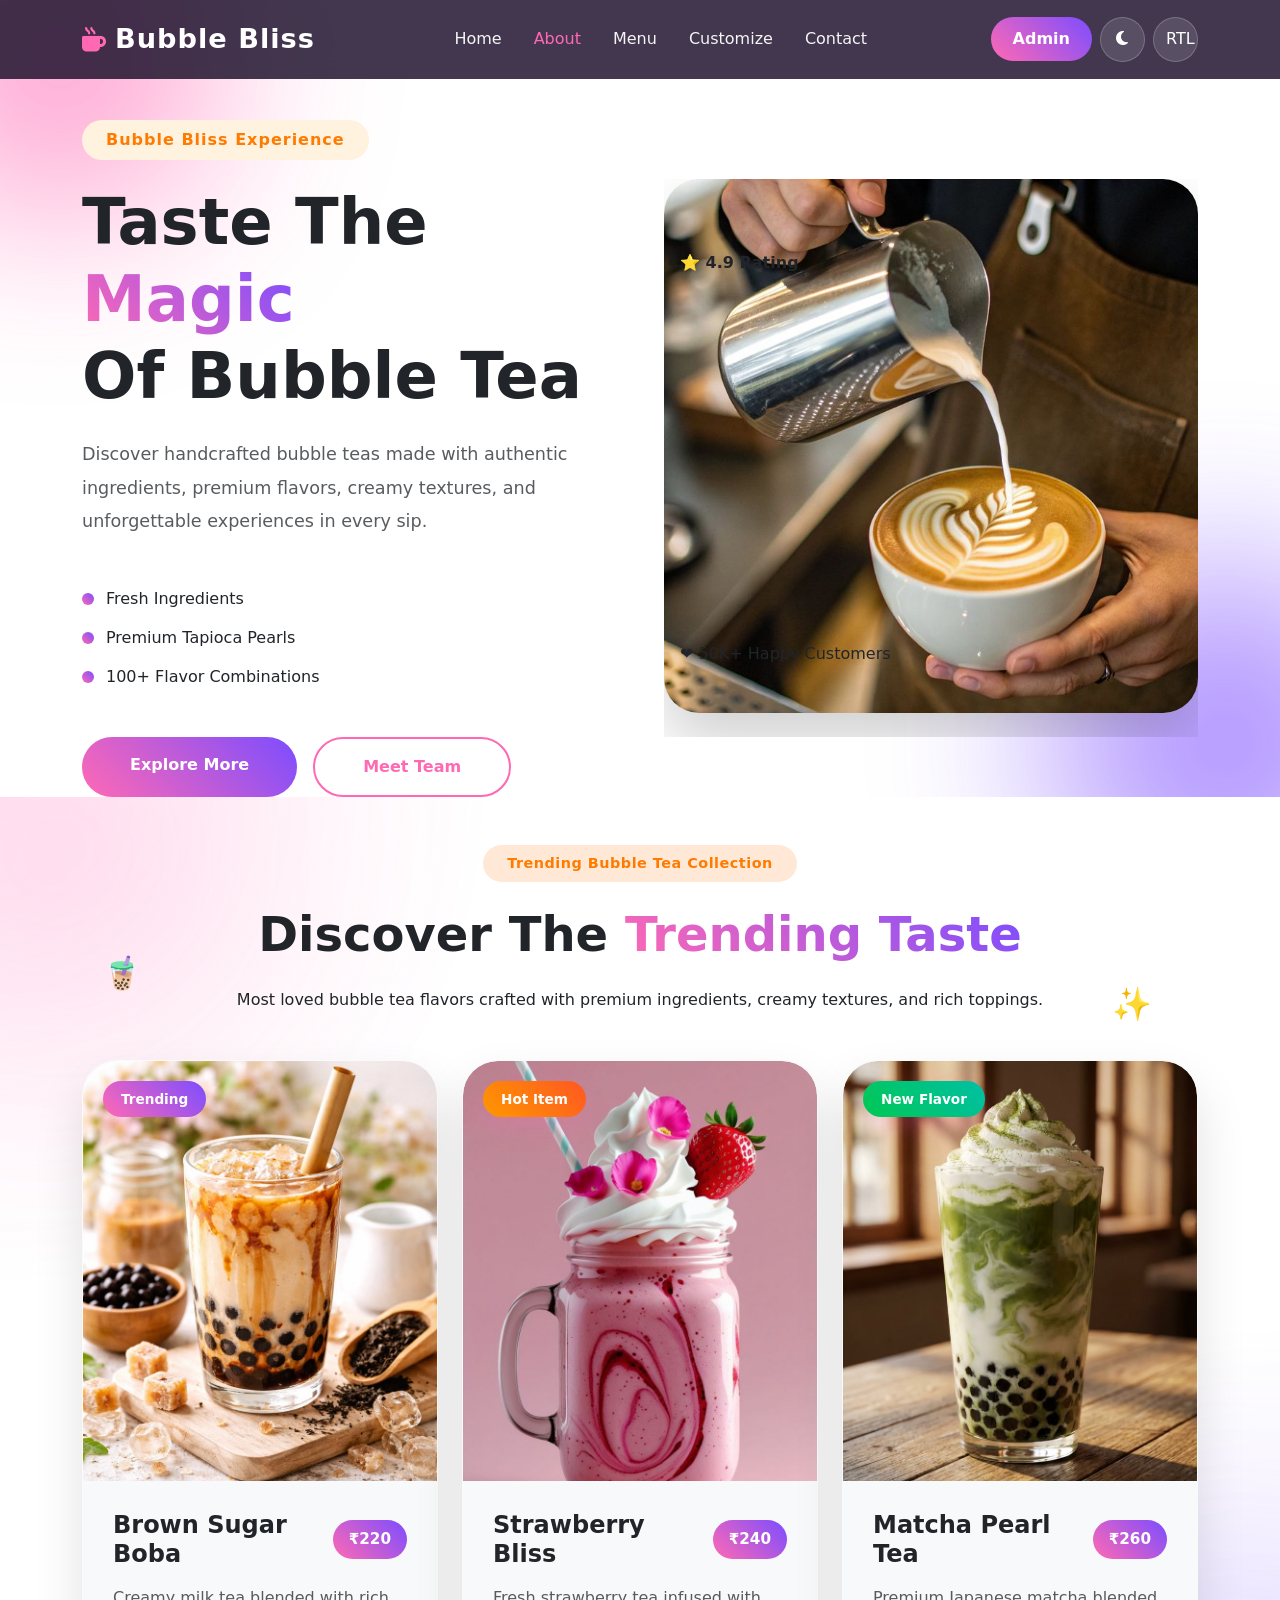
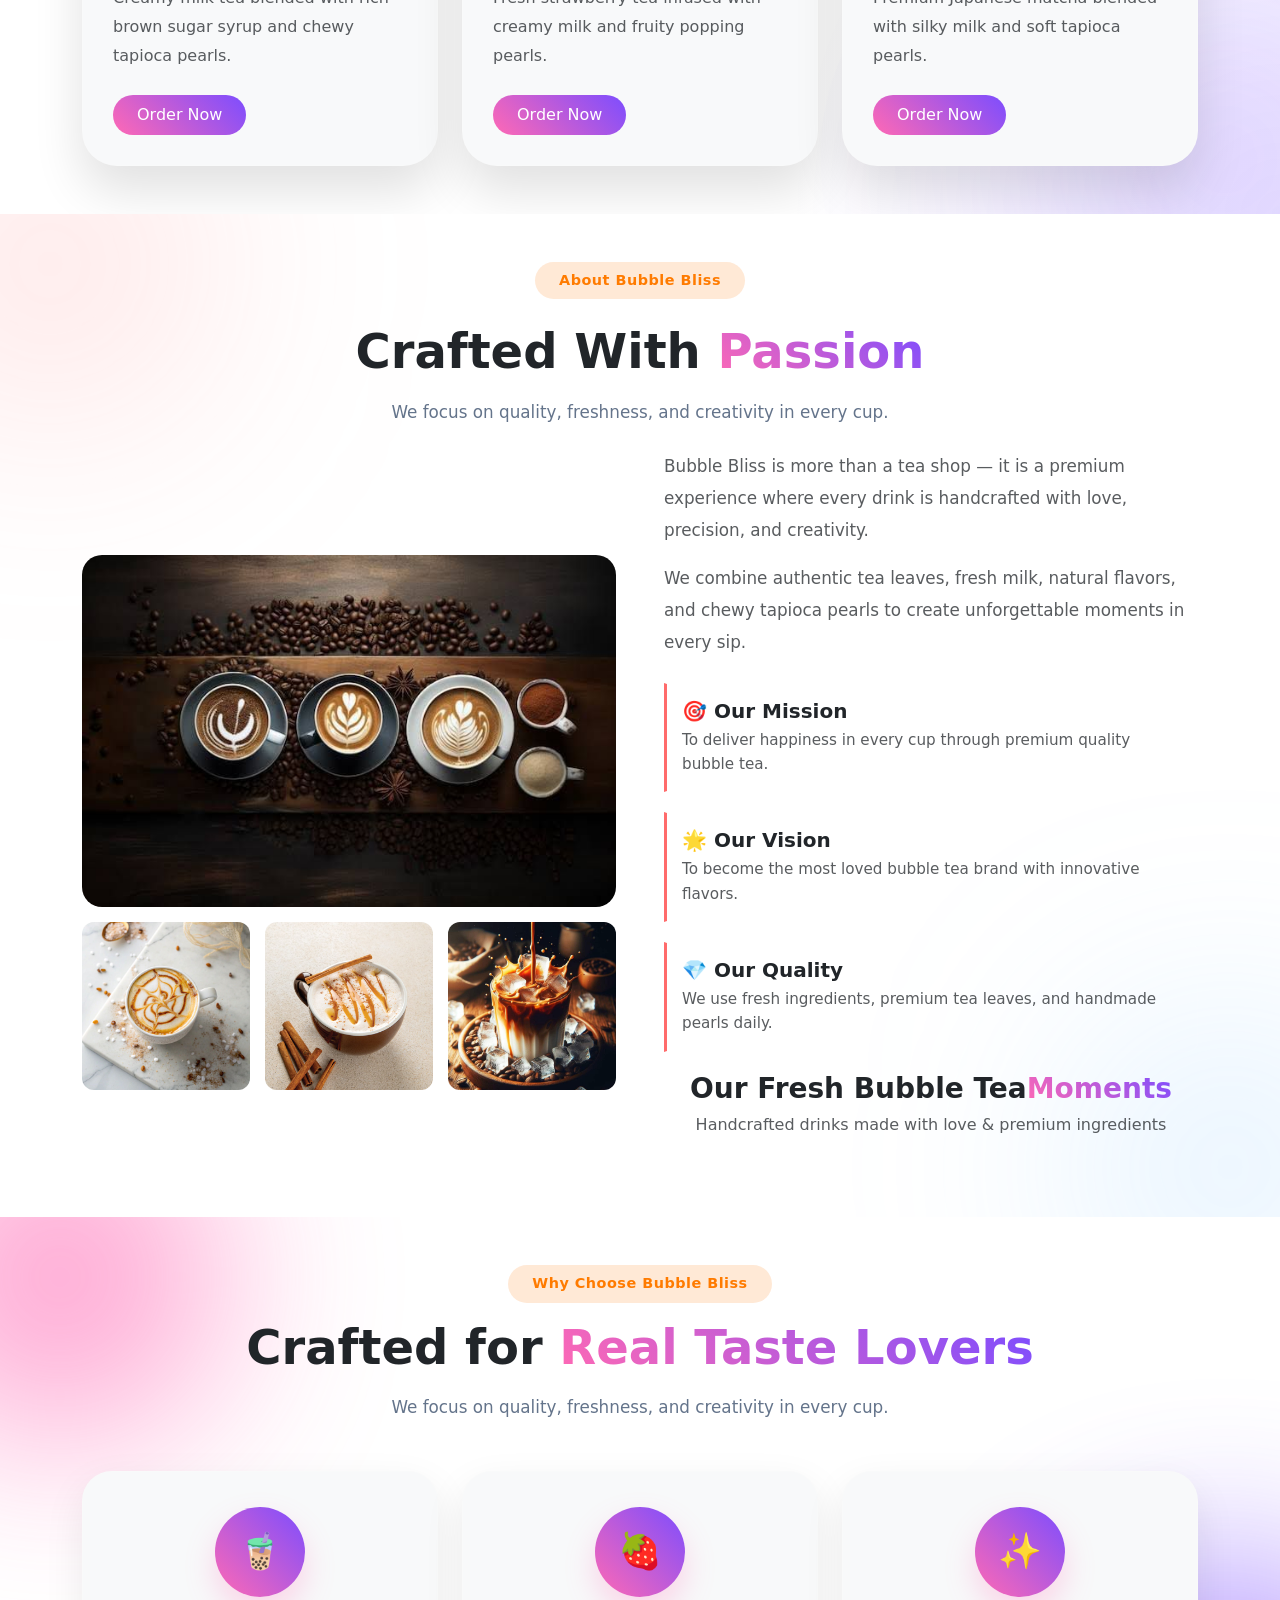
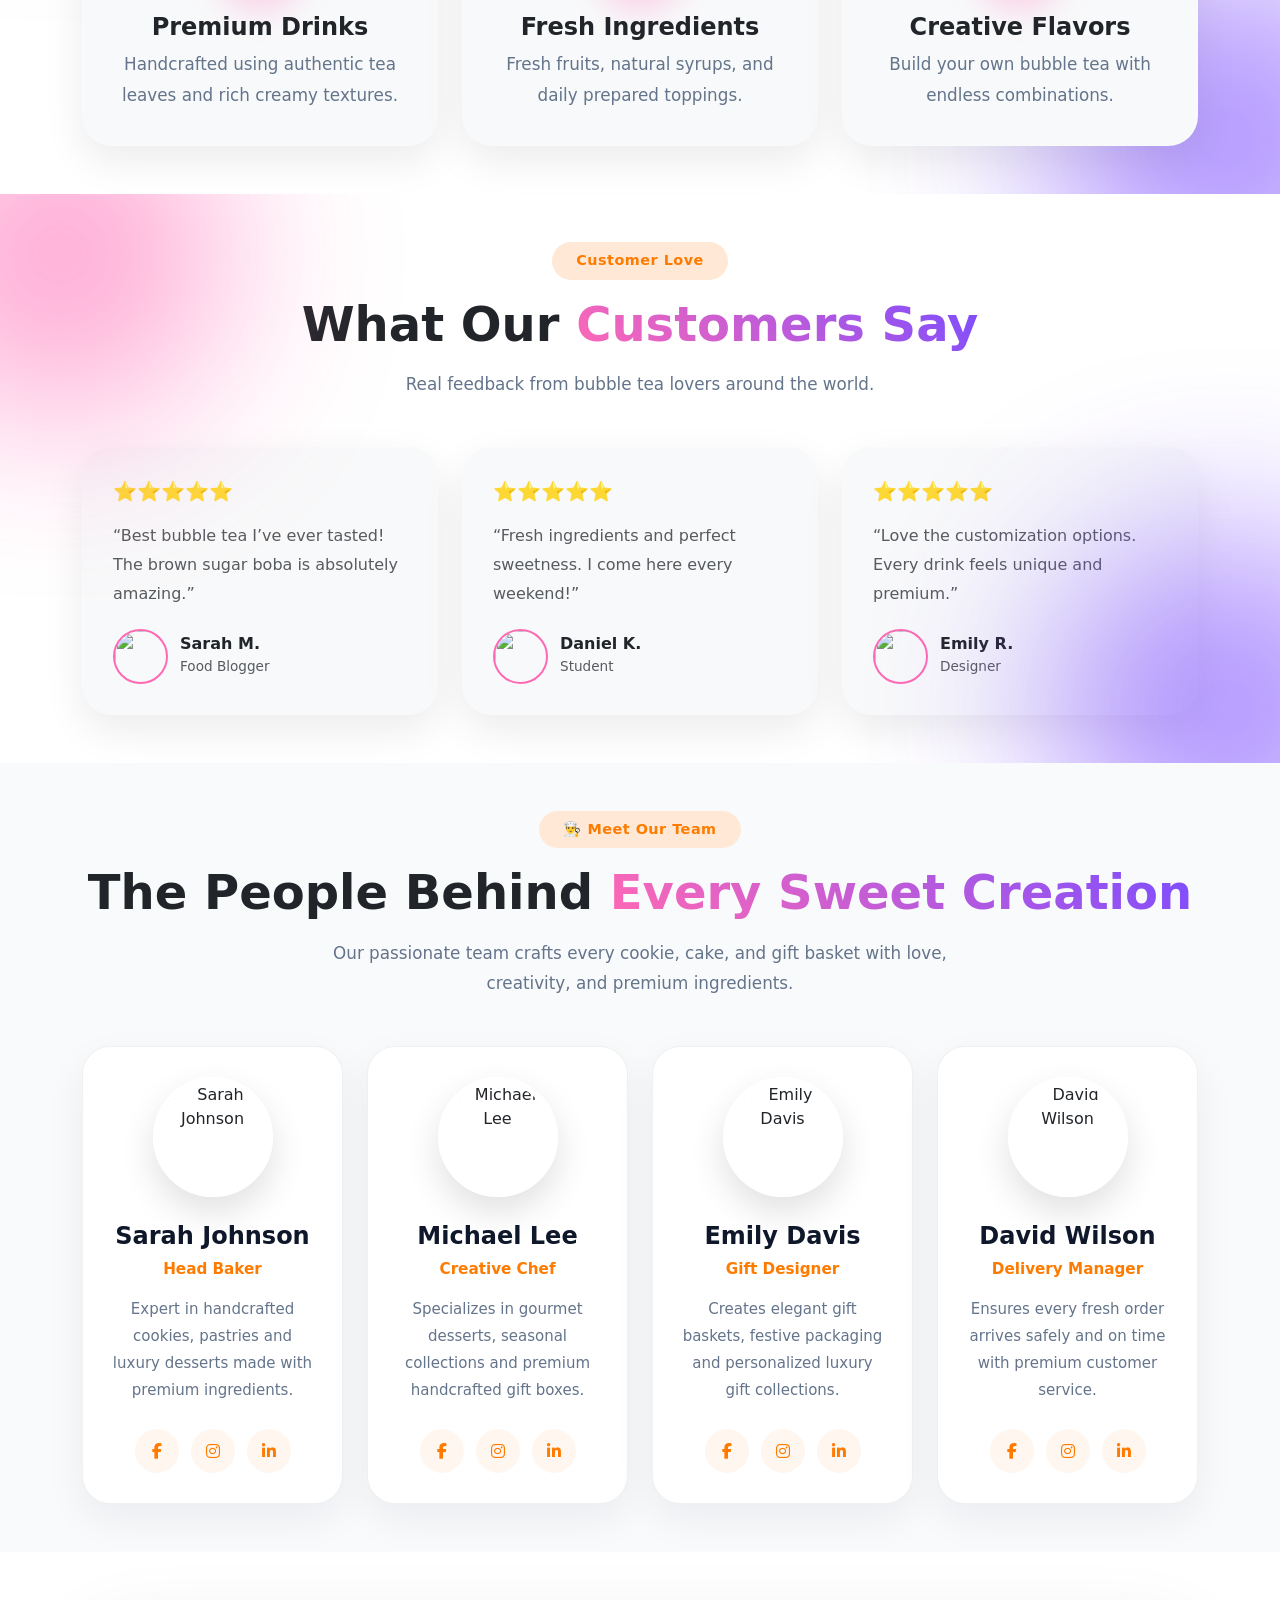
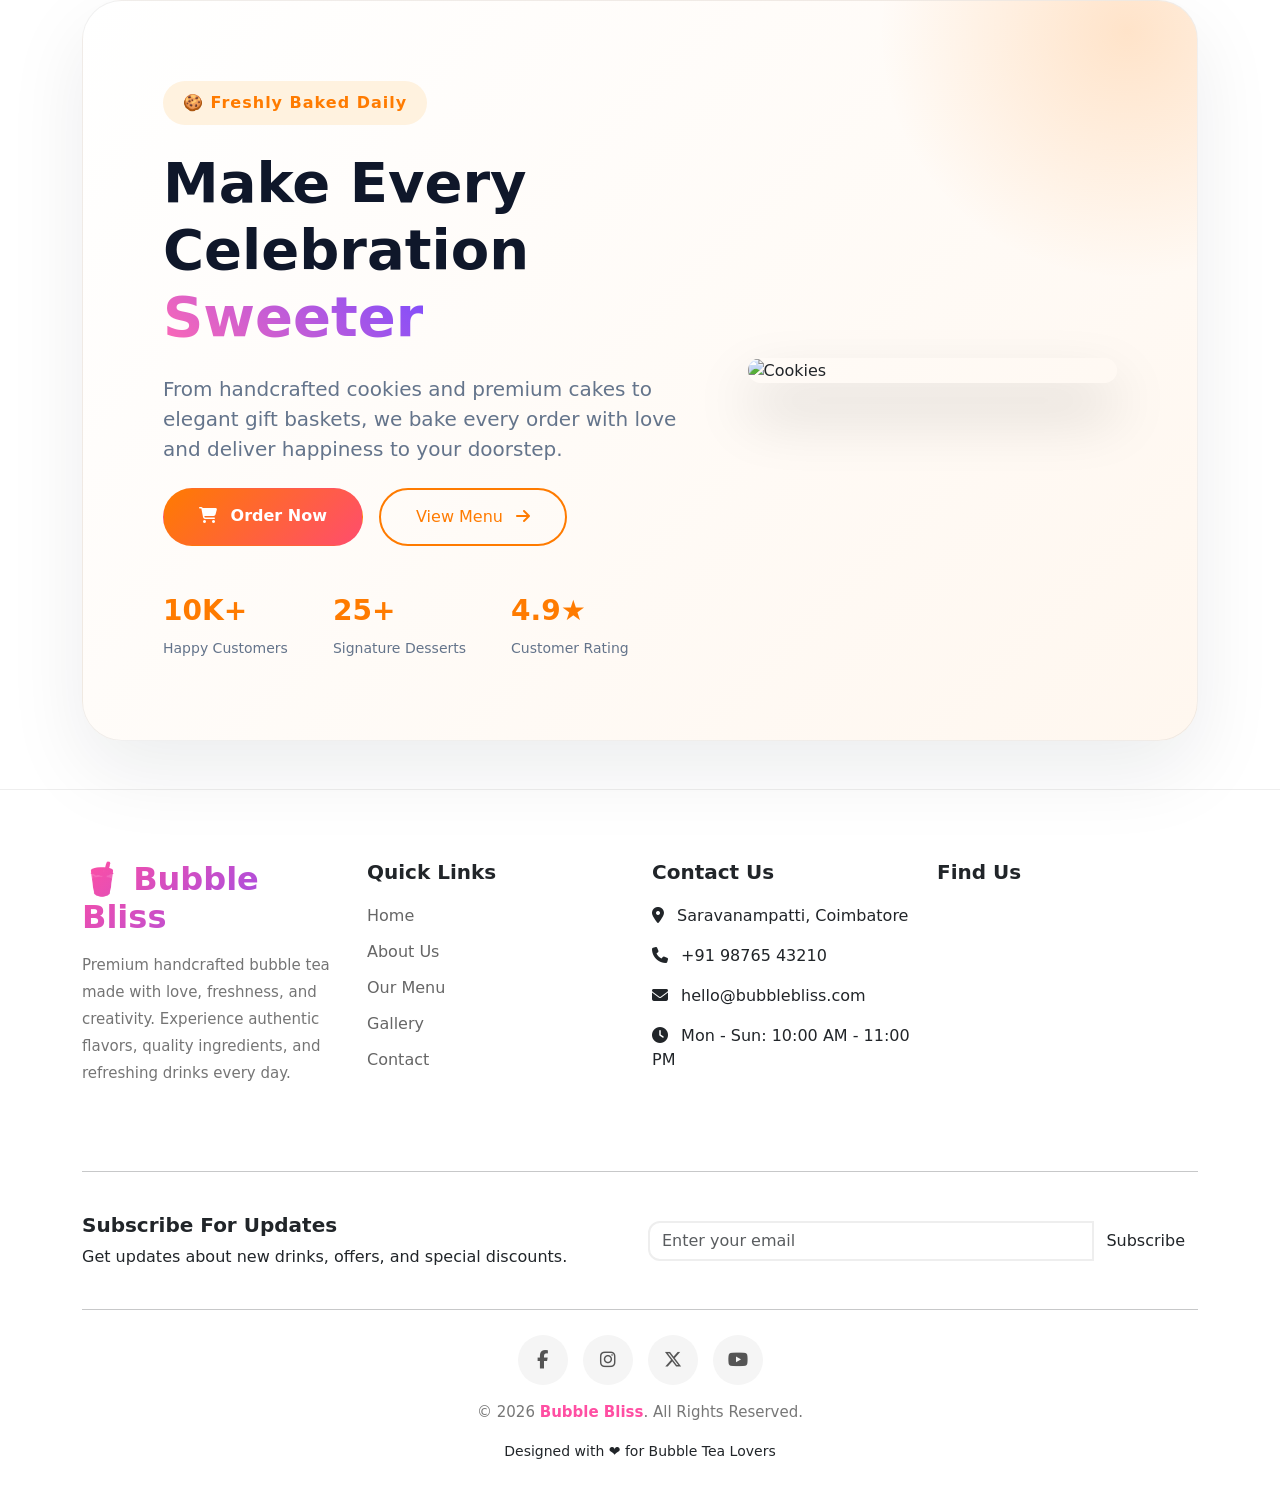
==== commit b5720e74: "updated" ====
--- a/pages/about.html
+++ b/pages/about.html
@@ -98,9 +98,17 @@
 }
 
 .gradient-text{
-    background:linear-gradient(135deg,#3b82f6,#8b5cf6,#ec4899);
-    -webkit-background-clip:text;
-    -webkit-text-fill-color:transparent;
+
+    background: linear-gradient(45deg,#ff69b4,#7c4dff);
+
+    background-clip: text;
+    -webkit-background-clip: text;
+
+    color: transparent;
+    -webkit-text-fill-color: transparent;
+
+    display: inline-block;
+
 }
 
 .section-subtitle{
@@ -148,12 +156,17 @@
 
 .gradient-text{
 
-    background:linear-gradient(90deg,#ff7b00,#ff4d6d);
-    -webkit-background-clip:text;
-    -webkit-text-fill-color:transparent;
-
-}
-
+    background: linear-gradient(45deg,#ff69b4,#7c4dff);
+
+    background-clip: text;
+    -webkit-background-clip: text;
+
+    color: transparent;
+    -webkit-text-fill-color: transparent;
+
+    display: inline-block;
+
+}
 .section-subtitle{
 
     max-width:650px;
@@ -724,9 +737,10 @@
             <!-- Right Side -->
             <div class="navbar-actions d-flex align-items-center gap-2">
 
-                <a href="order.html" class="btn order-btn">
+                 <a href="login.html" class="btn order-btn">
                     Admin
                 </a>
+
 
                 <button class="btn nav-action-btn" id="themeToggle">
                     <i class="fa-solid fa-moon"></i>
--- a/assets/css/style.css
+++ b/assets/css/style.css
@@ -83,7 +83,7 @@
 /* ORDER BUTTON */
 
 .order-btn {
-    background: linear-gradient(135deg, #ff69b4, #7c4dff);
+   
     color: white;
     border: none;
     padding: 10px 22px;
